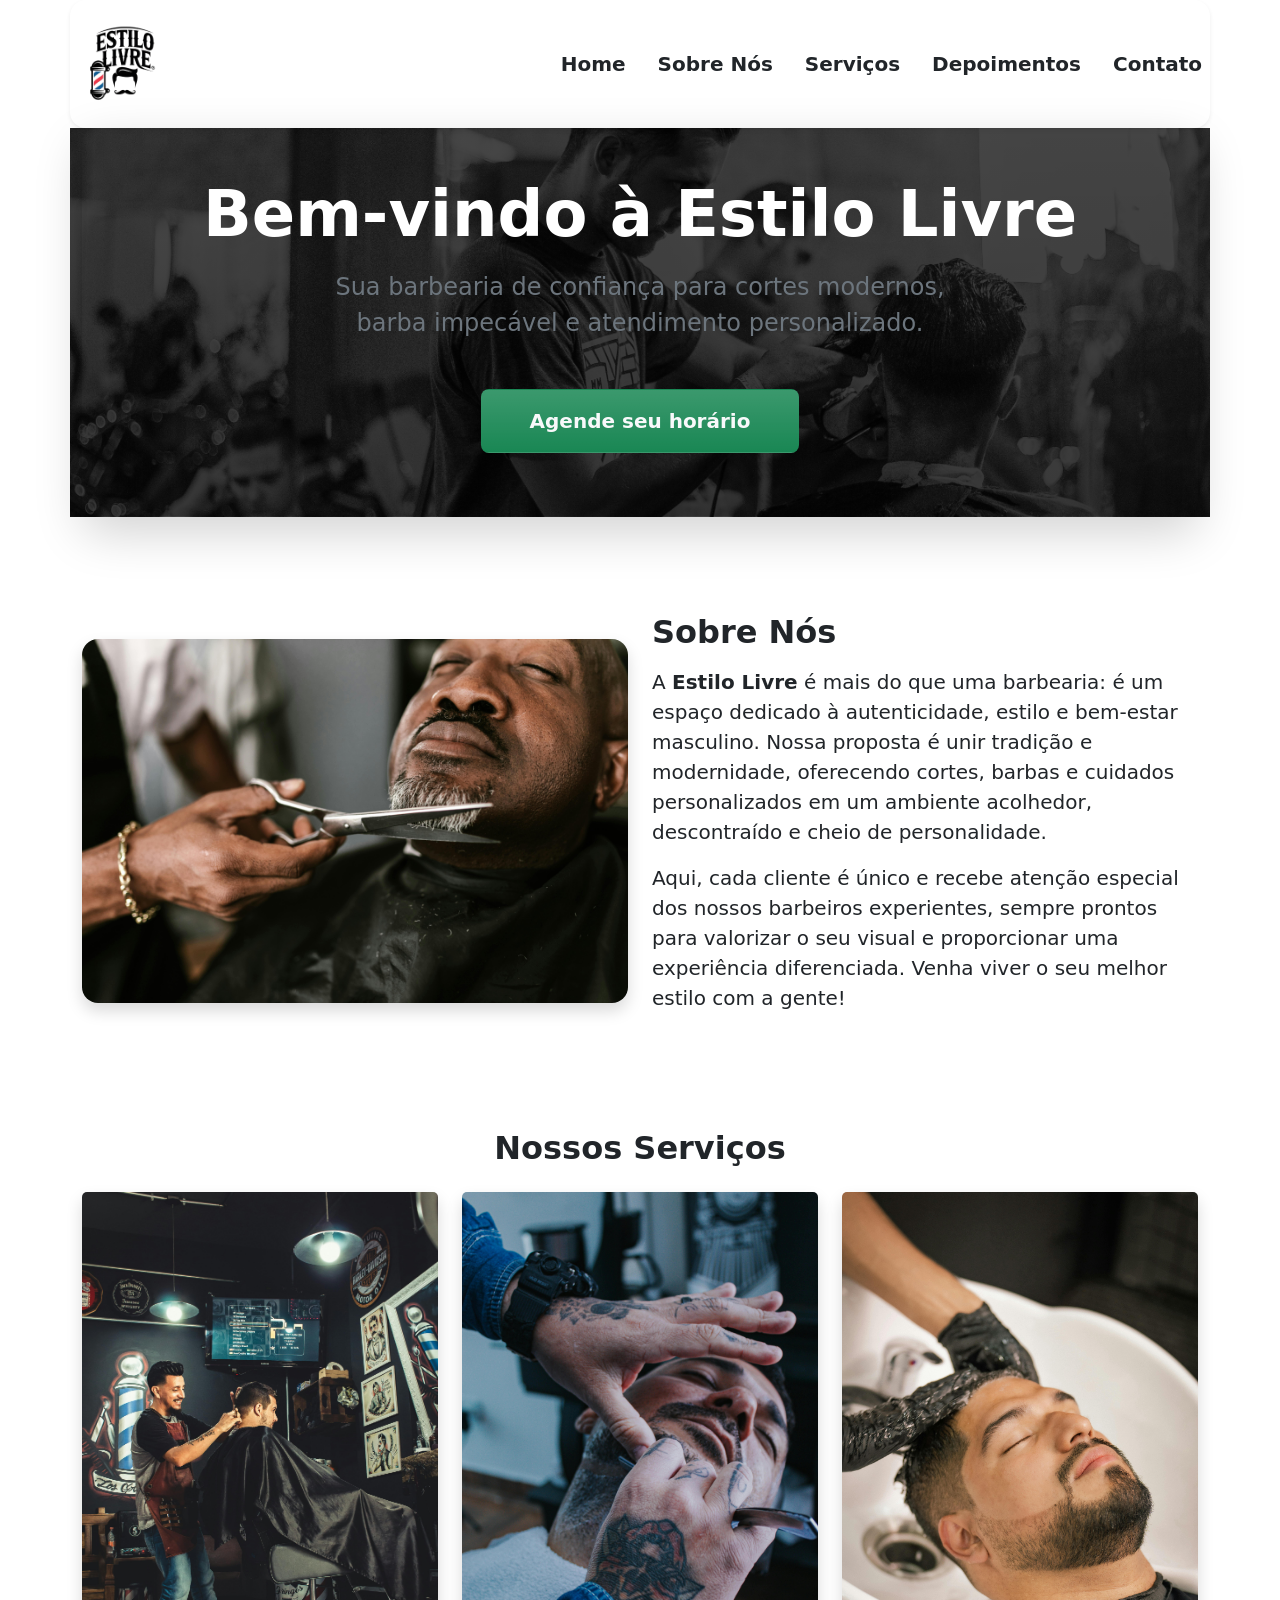
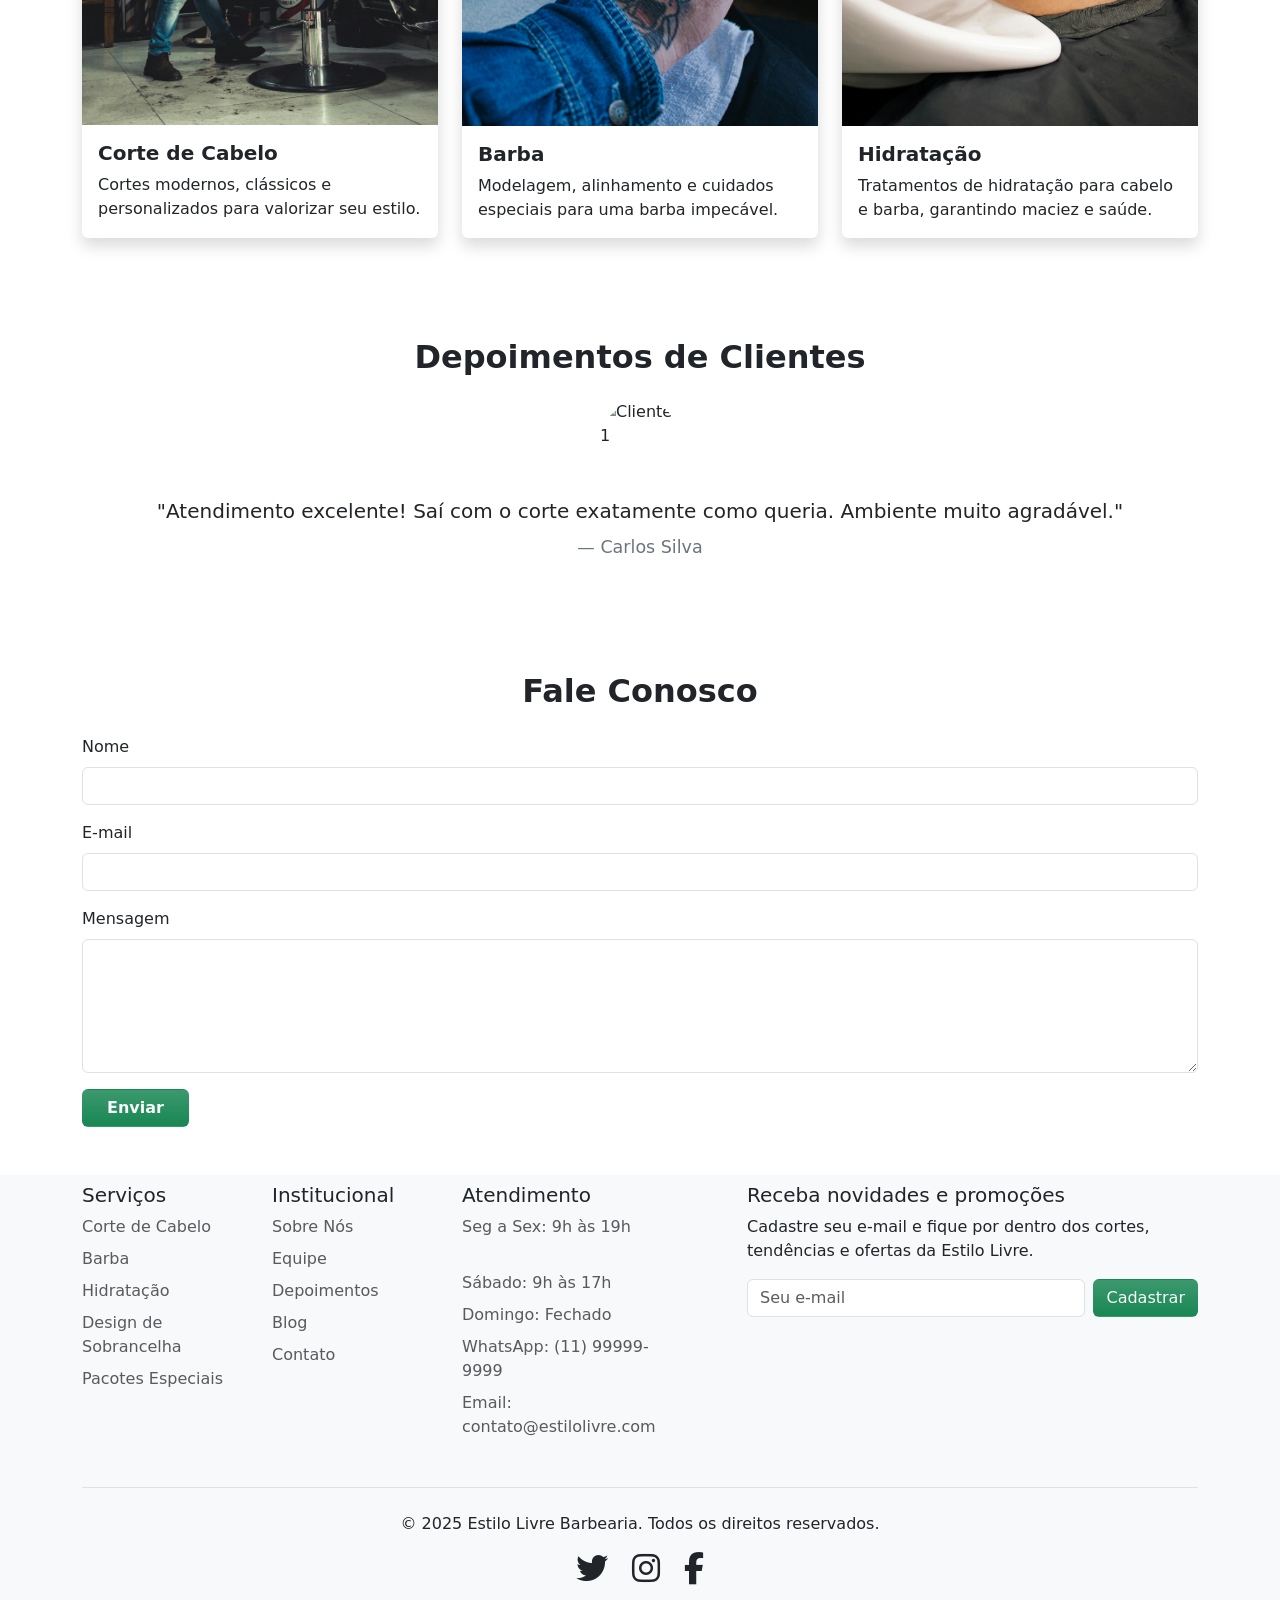
==== index.html @ 98e33807 "proejto de uma barbearia finalizado" ====
<!DOCTYPE html>
<html lang="pt-BR">

<head>
    <meta charset="UTF-8">
    <meta name="viewport" content="width=device-width, initial-scale=1.0">
    <link href="https://cdn.jsdelivr.net/npm/bootstrap@5.3.6/dist/css/bootstrap.min.css" rel="stylesheet"
        integrity="sha384-4Q6Gf2aSP4eDXB8Miphtr37CMZZQ5oXLH2yaXMJ2w8e2ZtHTl7GptT4jmndRuHDT" crossorigin="anonymous">
    <meta name="description"
        content="Página de exemplo para uma barbearia fictícia chamada Estilo Livre, com informações sobre serviços, depoimentos e contato.">
    <meta name="keywords" content="barbearia, estilo livre, cortes de cabelo, barba, hidratação, depoimentos, contato">
    <meta name="author" content="Ricardo Vieira">
    <link rel="icon" href="assets/imagens/tesoura.ico" type="image/x-icon">
    <link rel="stylesheet" href="assets/css/style.css">
    <!-- Font Awesome para ícones sociais -->
    <link rel="stylesheet" href="https://cdnjs.cloudflare.com/ajax/libs/font-awesome/6.4.0/css/all.min.css">
    <title>Estilo Livre</title>
</head>

<body>
    <main>
        <section class="container px-0 px-sm-0">
            <nav class="navbar navbar-expand-lg navbar-dark shadow-sm rounded-4 mt-0 mb-0 py-1 px-2 px-sm-0"
                style="background: transparent !important;">
                <div class="container-fluid px-6 px-sm-0">
                    <a class="navbar-brand fw-bold fs-3 d-flex align-items-center gap-2" href="index.html"><img
                            src="assets/imagens/logo.png" alt="logo da pagina estilo livre"
                            class="img-fluid logo-navbar">
                    </a>
                    <button class="navbar-toggler" type="button" data-bs-toggle="collapse" data-bs-target="#navbarNav"
                        aria-controls="navbarNav" aria-expanded="false" aria-label="Toggle navigation">
                        <span class="navbar-toggler-icon"
                            style="filter: invert(1) grayscale(1) brightness(0.2);"></span>
                    </button>
                    <div class="collapse navbar-collapse" id="navbarNav">
                        <ul class="navbar-nav ms-auto gap-3">
                            <li class="nav-item">
                                <a class="nav-link active fw-semibold text-dark fs-5" aria-current="page"
                                    href="index.html">Home</a>
                            </li>
                            <li class="nav-item">
                                <a class="nav-link fw-semibold text-dark fs-5" href="#sobre">Sobre Nós</a>
                            </li>
                            <li class="nav-item">
                                <a class="nav-link fw-semibold text-dark fs-5" href="#servicos">Serviços</a>
                            </li>
                            <li class="nav-item">
                                <a class="nav-link fw-semibold text-dark fs-5" href="#depoimentos">Depoimentos</a>
                            </li>
                            <li class="nav-item">
                                <a class="nav-link pr-0 fw-semibold text-dark fs-5" href="#contato">Contato</a>
                            </li>
                        </ul>
                    </div>
                </div>
            </nav>
        </section>
        <section class="banner">
            <div class="container">
                <div class="jumbotron text-center py-5 bg-dark text-white rounded-4 shadow-lg">
                    <h1 class="display-3 fw-bold mb-3">Bem-vindo à Estilo Livre</h1>
                    <p class="lead fs-4 mb-4 text-secondary">Sua barbearia de confiança para cortes modernos, <br> barba
                        impecável e
                        atendimento
                        personalizado.</p>
                    <hr class="my-4 border-0">

                    <p class="lead">
                        <a class="btn bg-success bg-gradient btn-lg px-5 py-3 fw-semibold text-light " href="#"
                            role="button">Agende seu
                            horário</a>
                    </p>
                </div>
            </div>
        </section>
        <section class="sobre mb-5 mt-5" id="sobre">
            <div class="container py-5">
                <div class="row align-items-center">
                    <div class="col-md-6 mb-4 mb-md-0">
                        <img src="assets/imagens/sobre.jpg" alt="Barbearia Estilo Livre"
                            class="img-fluid rounded-4 shadow">
                    </div>
                    <div class="col-md-6">
                        <h2 class="fw-bold mb-3">Sobre Nós</h2>
                        <p class="fs-5">A <strong>Estilo Livre</strong> é mais do que uma barbearia: é um espaço
                            dedicado à autenticidade, estilo e bem-estar masculino. Nossa proposta é unir tradição e
                            modernidade, oferecendo cortes, barbas e cuidados personalizados em um ambiente acolhedor,
                            descontraído e cheio de personalidade.</p>
                        <p class="fs-5">Aqui, cada cliente é único e recebe atenção especial dos nossos barbeiros
                            experientes, sempre prontos para valorizar o seu visual e proporcionar uma experiência
                            diferenciada. Venha viver o seu melhor estilo com a gente!</p>
                    </div>
                </div>
            </div>
        </section>
        <section class="servicos mb-5" id="servicos">
            <div class="container py-1">
                <h2 class="fw-bold mb-4 text-center">Nossos Serviços</h2>
                <div class="row g-4 justify-content-center">
                    <div class="col-md-4 col-sm-6">
                        <div class="card h-100 shadow border-0">
                            <img src="assets/imagens/corte-cabelo.jpg" class="card-img-top" alt="Corte de Cabelo">
                            <div class="card-body">
                                <h5 class="card-title fw-bold">Corte de Cabelo</h5>
                                <p class="card-text">Cortes modernos, clássicos e personalizados para valorizar seu
                                    estilo.</p>
                            </div>
                        </div>
                    </div>
                    <div class="col-md-4 col-sm-6">
                        <div class="card h-100 shadow border-0">
                            <img src="assets/imagens/barba.jpg" class="card-img-top" alt="Barba">
                            <div class="card-body">
                                <h5 class="card-title fw-bold">Barba</h5>
                                <p class="card-text">Modelagem, alinhamento e cuidados especiais para uma barba
                                    impecável.</p>
                            </div>
                        </div>
                    </div>
                    <div class="col-md-4 col-sm-6">
                        <div class="card h-100 shadow border-0">
                            <img src="assets/imagens/hidratacao.jpg" class="card-img-top" alt="Hidratação">
                            <div class="card-body">
                                <h5 class="card-title fw-bold">Hidratação</h5>
                                <p class="card-text">Tratamentos de hidratação para cabelo e barba, garantindo maciez e
                                    saúde.</p>
                            </div>
                        </div>
                    </div>
                </div>
            </div>
        </section>
        <section class="depoimentos mb-5" id="depoimentos">
            <div class="container py-5">
                <h2 class="fw-bold mb-4 text-center">Depoimentos de Clientes</h2>
                <div id="carouselDepoimentos" class="carousel slide" data-bs-ride="carousel">
                    <div class="carousel-inner">
                        <div class="carousel-item active">
                            <div class="d-flex flex-column align-items-center">
                                <img src="https://randomuser.me/api/portraits/men/32.jpg" class="rounded-circle mb-3"
                                    width="80" height="80" alt="Cliente 1">
                                <blockquote class="blockquote text-center">
                                    <p class="mb-2">"Atendimento excelente! Saí com o corte exatamente como queria.
                                        Ambiente muito agradável."</p>
                                    <footer class="blockquote-footer mt-2">Carlos Silva</footer>
                                </blockquote>
                            </div>
                        </div>
                        <div class="carousel-item">
                            <div class="d-flex flex-column align-items-center">
                                <img src="https://randomuser.me/api/portraits/men/45.jpg" class="rounded-circle mb-3"
                                    width="80" height="80" alt="Cliente 2">
                                <blockquote class="blockquote text-center">
                                    <p class="mb-2">"Profissionais atenciosos e serviço de primeira. Recomendo a todos!"
                                    </p>
                                    <footer class="blockquote-footer mt-2">João Pereira</footer>
                                </blockquote>
                            </div>
                        </div>
                        <div class="carousel-item">
                            <div class="d-flex flex-column align-items-center">
                                <img src="https://randomuser.me/api/portraits/men/54.jpg" class="rounded-circle mb-3"
                                    width="80" height="80" alt="Cliente 3">
                                <blockquote class="blockquote text-center">
                                    <p class="mb-2">"A barbearia tem um clima incrível e os barbeiros são muito
                                        qualificados. Sempre volto!"</p>
                                    <footer class="blockquote-footer mt-2">Marcos Souza</footer>
                                </blockquote>
                            </div>
                        </div>
                        <div class="carousel-item">
                            <div class="d-flex flex-column align-items-center">
                                <img src="https://randomuser.me/api/portraits/men/14.jpg" class="rounded-circle mb-3"
                                    width="80" height="80" alt="Cliente 4">
                                <blockquote class="blockquote text-center">
                                    <p class="mb-2">"Ambiente acolhedor e profissionais muito simpáticos. Recomendo
                                        demais!"</p>
                                    <footer class="blockquote-footer mt-2">Eduardo Lima</footer>
                                </blockquote>
                            </div>
                        </div>
                        <div class="carousel-item">
                            <div class="d-flex flex-column align-items-center">
                                <img src="https://randomuser.me/api/portraits/men/44.jpg" class="rounded-circle mb-3"
                                    width="80" height="80" alt="Cliente 5">
                                <blockquote class="blockquote text-center">
                                    <p class="mb-2">"Serviço excelente, pontualidade e corte impecável. Voltarei
                                        sempre!"</p>
                                    <footer class="blockquote-footer mt-2">Rafael Torres</footer>
                                </blockquote>
                            </div>
                        </div>
                    </div>
                    <button class="carousel-control-prev" type="button" data-bs-target="#carouselDepoimentos"
                        data-bs-slide="prev">
                        <span class="carousel-control-prev-icon" aria-hidden="true"></span>
                        <span class="visually-hidden">Anterior</span>
                    </button>
                    <button class="carousel-control-next" type="button" data-bs-target="#carouselDepoimentos"
                        data-bs-slide="next">
                        <span class="carousel-control-next-icon" aria-hidden="true"></span>
                        <span class="visually-hidden">Próximo</span>
                    </button>
                </div>
            </div>
        </section>
        <section class="contato" id="contato">
            <div class="container">
                <h2 class="fw-bold mb-4 text-center">Fale Conosco</h2>
                <form>
                    <div class="mb-3">
                        <label for="nome" class="form-label">Nome</label>
                        <input type="text" class="form-control" id="nome" name="nome" required>
                    </div>
                    <div class="mb-3">
                        <label for="email" class="form-label">E-mail</label>
                        <input type="email" class="form-control" id="email" name="email" required>
                    </div>
                    <div class="mb-3">
                        <label for="mensagem" class="form-label">Mensagem</label>
                        <textarea class="form-control" id="mensagem" name="mensagem" rows="5" required></textarea>
                    </div>
                    <button type="submit" class="btn bg-success bg-gradient fw-semibold px-4 text-light">Enviar</button>
                </form>
            </div>
        </section>
    </main>
    <footer class="py-2 bg-body-tertiary mt-5">
        <div class="container">
            <div class="row">
                <div class="col-6 col-md-2 mb-3">
                    <h5>Serviços</h5>
                    <ul class="nav flex-column">
                        <li class="nav-item mb-2"><a href="#" class="nav-link p-0 text-muted">Corte de Cabelo</a></li>
                        <li class="nav-item mb-2"><a href="#" class="nav-link p-0 text-muted">Barba</a></li>
                        <li class="nav-item mb-2"><a href="#" class="nav-link p-0 text-muted">Hidratação</a></li>
                        <li class="nav-item mb-2"><a href="#" class="nav-link p-0 text-muted">Design de Sobrancelha</a>
                        </li>
                        <li class="nav-item mb-2"><a href="#" class="nav-link p-0 text-muted">Pacotes Especiais</a>
                        </li>
                    </ul>
                </div>

                <div class="col-6 col-md-2 mb-3">
                    <h5>Institucional</h5>
                    <ul class="nav flex-column">
                        <li class="nav-item mb-2"><a href="#" class="nav-link p-0 text-muted">Sobre Nós</a></li>
                        <li class="nav-item mb-2"><a href="#" class="nav-link p-0 text-muted">Equipe</a></li>
                        <li class="nav-item mb-2"><a href="#" class="nav-link p-0 text-muted">Depoimentos</a></li>
                        <li class="nav-item mb-2"><a href="#" class="nav-link p-0 text-muted">Blog</a></li>
                        <li class="nav-item mb-2"><a href="#" class="nav-link p-0 text-muted">Contato</a></li>
                    </ul>
                </div>

                <div class="col-6 col-md-2 mb-3">
                    <h5>Atendimento</h5>
                    <ul class="nav flex-column">
                        <li class="nav-item mb-2"><span class="nav-link p-0 text-muted">Seg a Sex: 9h às 19h</span></li>
                        <li class="nav-item mb-2"><span class="nav-link p-0 text-muted">Sábado: 9h às 17h</span></li>
                        <li class="nav-item mb-2"><span class="nav-link p-0 text-muted">Domingo: Fechado</span></li>
                        <li class="nav-item mb-2"><span class="nav-link p-0 text-muted">WhatsApp: (11) 99999-9999</span>
                        </li>
                        <li class="nav-item mb-2"><span class="nav-link p-0 text-muted">Email:
                                contato@estilolivre.com</span></li>
                    </ul>
                </div>

                <div class="col-md-5 offset-md-1 mb-3 text-center text-sm-start mt-4 mt-sm-0">
                    <form>
                        <h5>Receba novidades e promoções</h5>
                        <p>Cadastre seu e-mail e fique por dentro dos cortes, tendências e ofertas da Estilo Livre.</p>
                        <div class="d-flex flex-column flex-sm-row w-100 gap-2">
                            <label for="newsletter1" class="visually-hidden">E-mail</label>
                            <input id="newsletter1" type="text" class="form-control" placeholder="Seu e-mail">
                            <button class="btn bg-success bg-gradient text-light" type="button">Cadastrar</button>
                        </div>
                    </form>
                </div>
            </div>

            <div class="d-flex flex-column align-items-center py-4 my-4 border-top">
                <p class="text-center">&copy; 2025 Estilo Livre Barbearia. Todos os direitos reservados.</p>
                <ul class="list-unstyled d-flex justify-content-center gap-4 mb-0 p-0">
                    <li><a class="link-dark" href="#"><i class="fab fa-twitter fs-2"></i></a></li>
                    <li><a class="link-dark" href="#"><i class="fab fa-instagram fs-2"></i></a></li>
                    <li><a class="link-dark" href="#"><i class="fab fa-facebook-f fs-2"></i></a></li>
                </ul>
            </div>
        </div>
    </footer>
    <script src="https://cdn.jsdelivr.net/npm/bootstrap@5.3.6/dist/js/bootstrap.bundle.min.js"
        integrity="sha384-j1CDi7MgGQ12Z7Qab0qlWQ/Qqz24Gc6BM0thvEMVjHnfYGF0rmFCozFSxQBxwHKO"
        crossorigin="anonymous"></script>
</body>

</html>
---- assets/css/style.css ----
.banner>.container {
    background-image: linear-gradient(rgba(0, 0, 0, 0.726), rgba(0, 0, 0, 0.774)), url('../imagens/bg-banner.jpg');
    background-size: cover;
    background-position: center;
    background-repeat: no-repeat;
    background-color: transparent !important;
}

.jumbotron.bg-dark,
.jumbotron.text-white {
    background: transparent !important;
    color: inherit;
}

/* Limita a altura da logo na navbar para 100px mantendo responsividade */
.logo-navbar {
    height: 110px;
    width: auto;
    max-width: 100%;
    display: block;
}
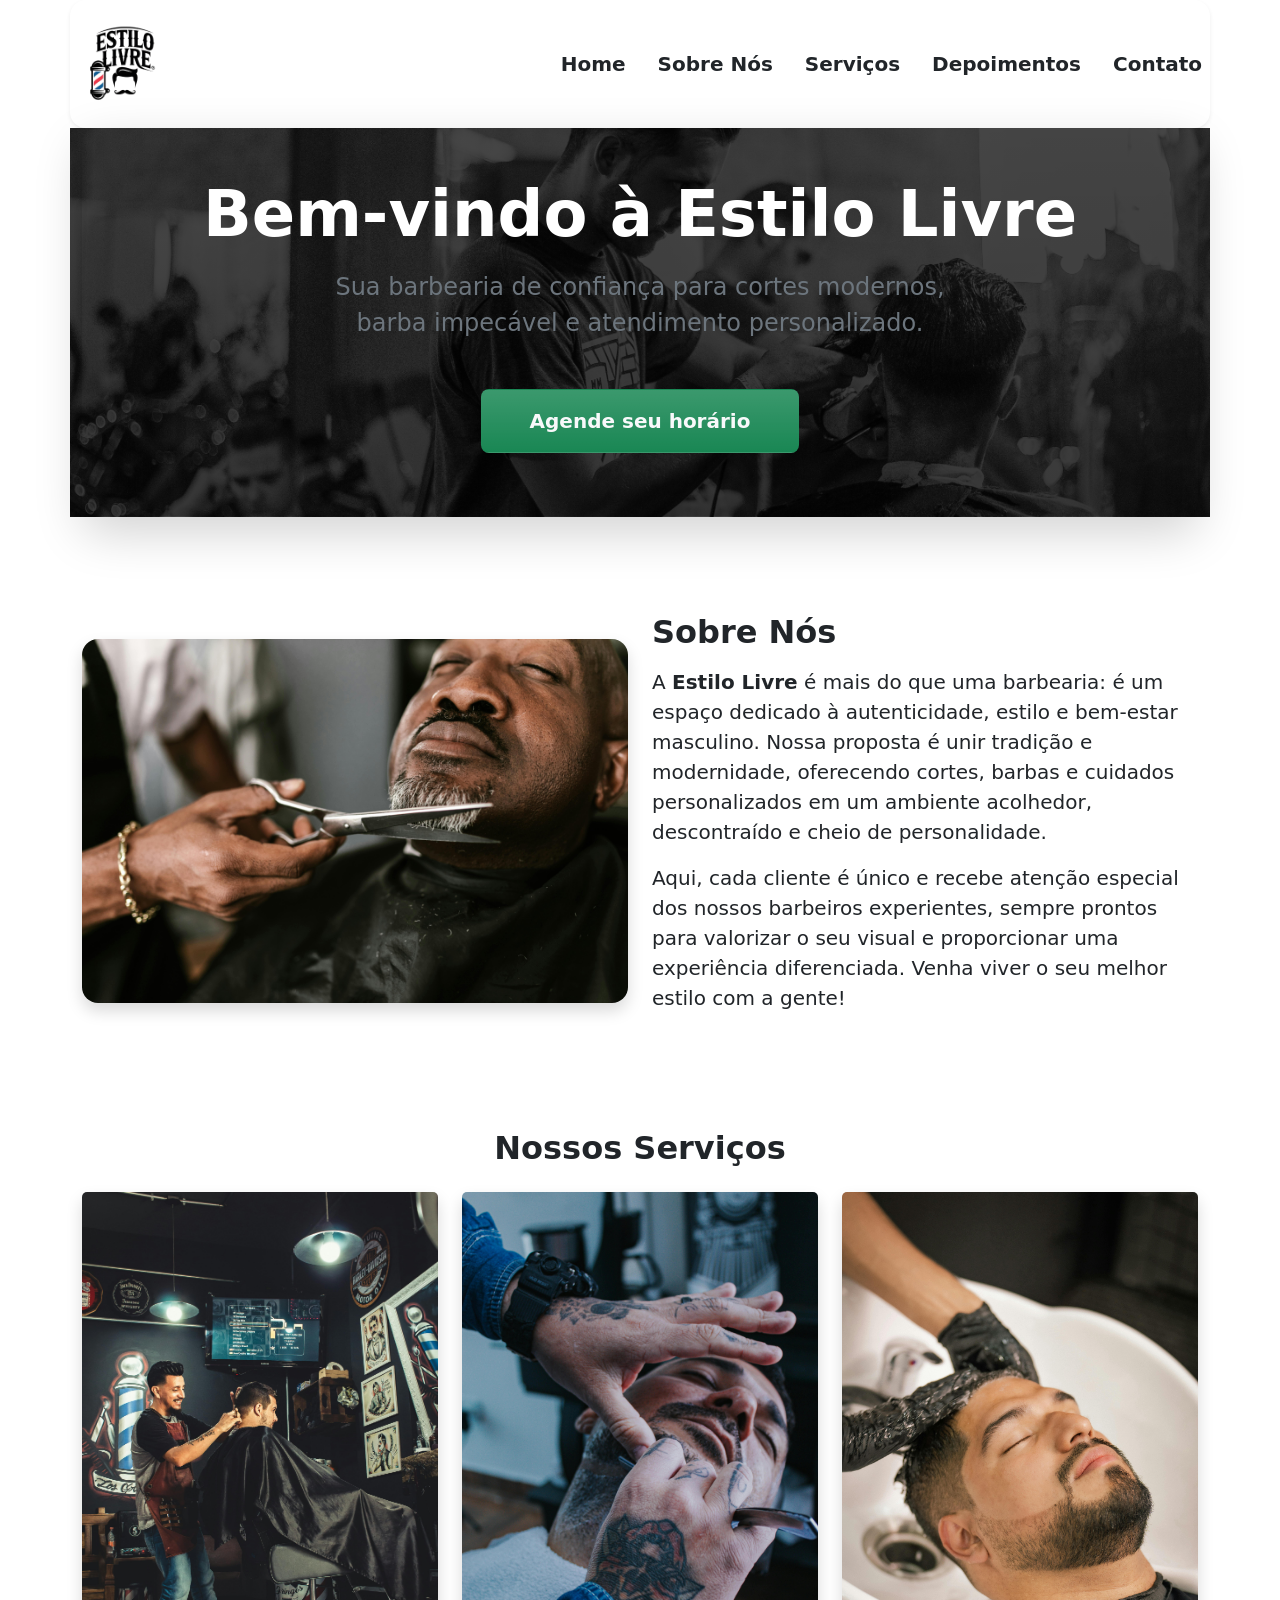
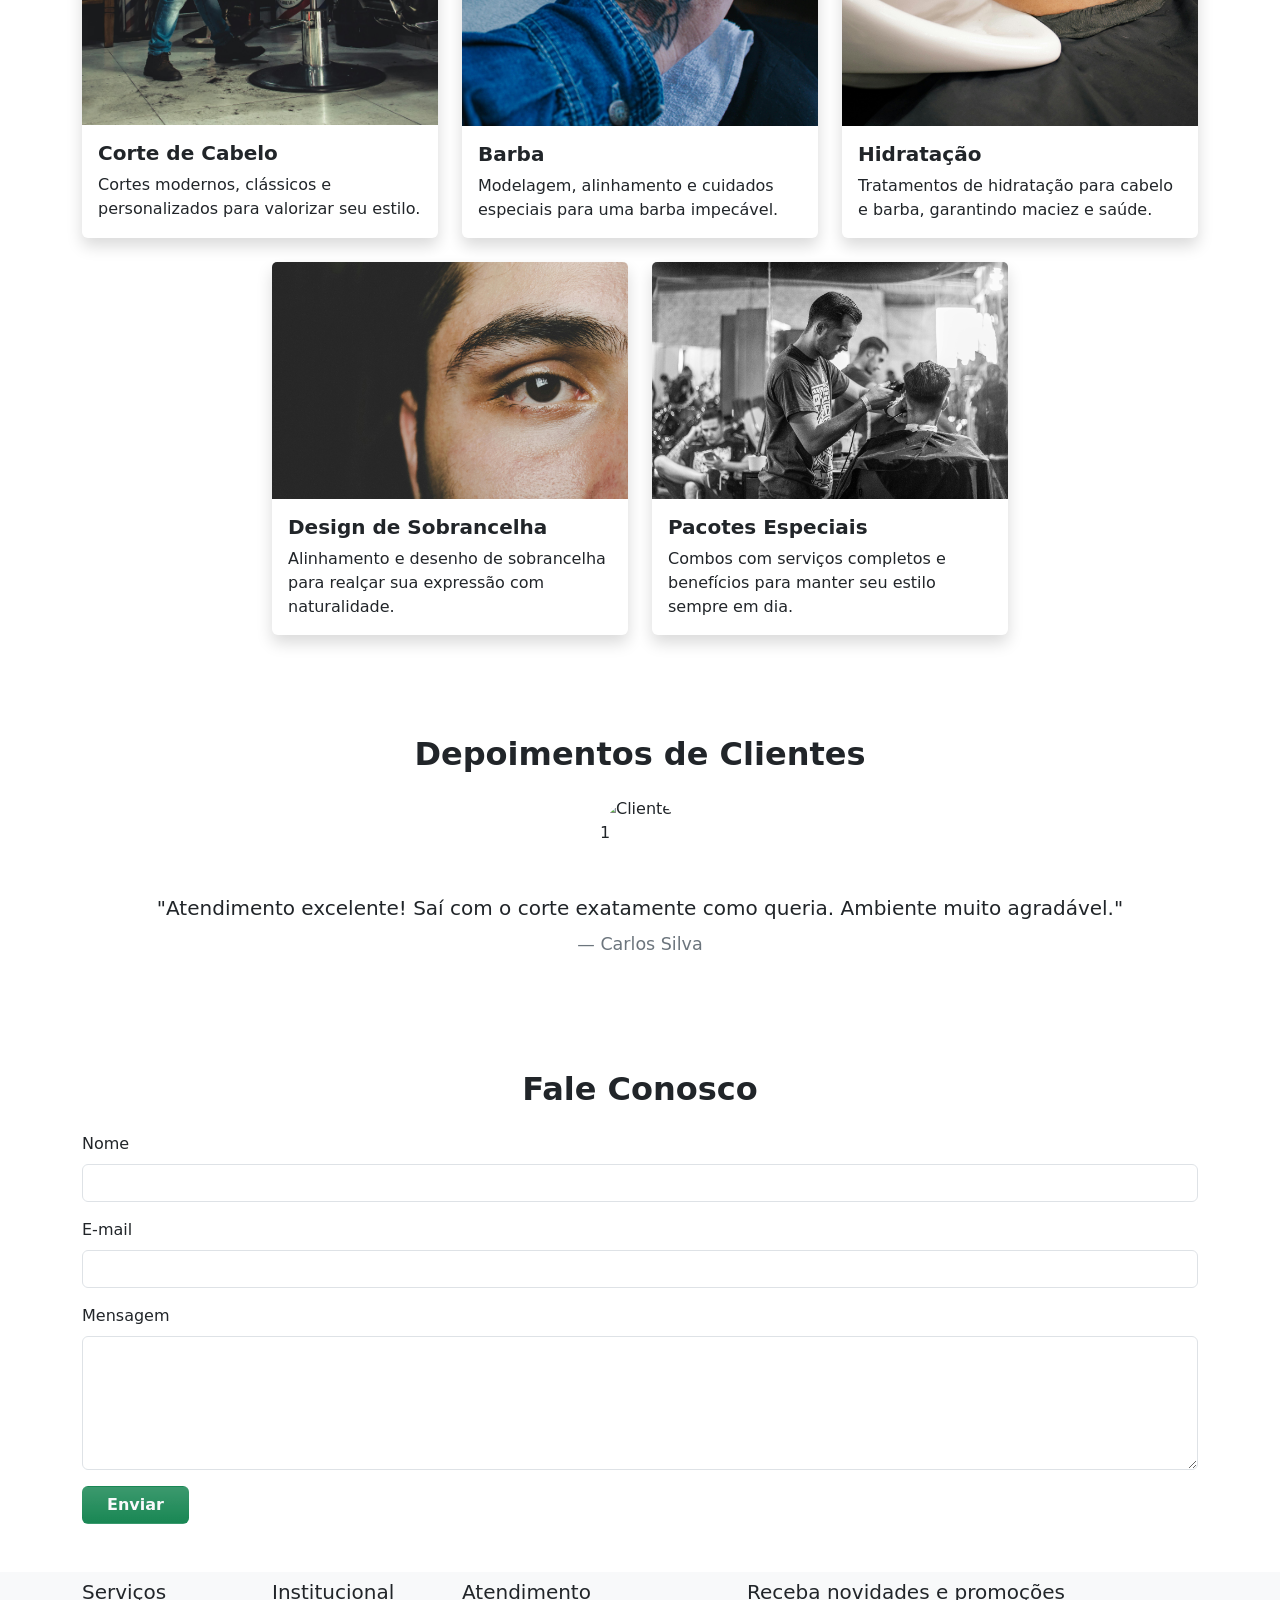
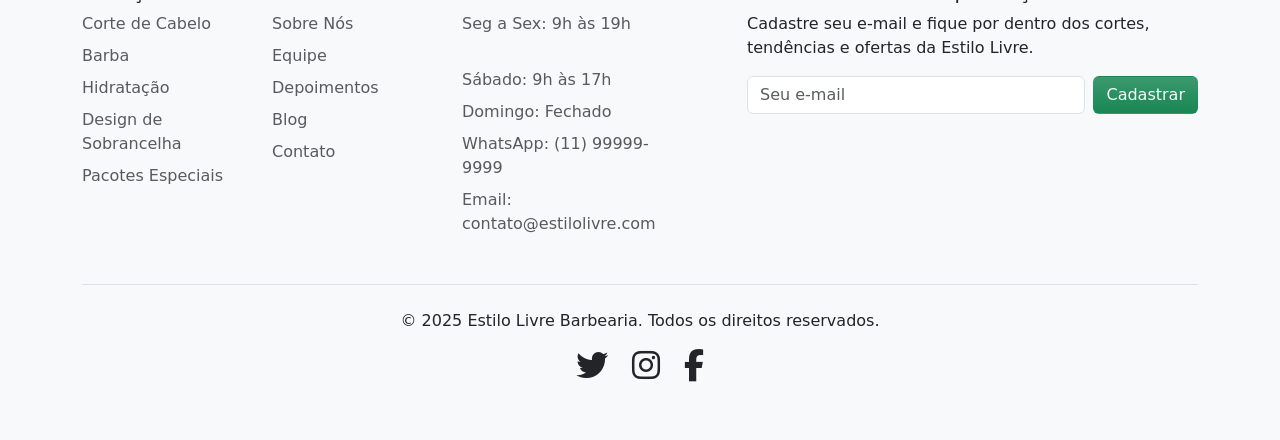
==== commit e40c5fa5: "feat: adiciona animações nas seções, novos serviços e modal de agendamento com confirmação" ====
--- a/index.html
+++ b/index.html
@@ -55,7 +55,7 @@
                 </div>
             </nav>
         </section>
-        <section class="banner">
+        <section class="banner animacao-lateral-esquerda animar-transicao">
             <div class="container">
                 <div class="jumbotron text-center py-5 bg-dark text-white rounded-4 shadow-lg">
                     <h1 class="display-3 fw-bold mb-3">Bem-vindo à Estilo Livre</h1>
@@ -66,14 +66,14 @@
                     <hr class="my-4 border-0">
 
                     <p class="lead">
-                        <a class="btn bg-success bg-gradient btn-lg px-5 py-3 fw-semibold text-light " href="#"
-                            role="button">Agende seu
-                            horário</a>
+                        <button class="btn bg-success bg-gradient btn-lg px-5 py-3 fw-semibold text-light"
+                            type="button" data-bs-toggle="modal" data-bs-target="#modalAgendamento">Agende seu
+                            horário</button>
                     </p>
                 </div>
             </div>
         </section>
-        <section class="sobre mb-5 mt-5" id="sobre">
+        <section class="sobre mb-5 mt-5 animacao-lateral-direita animar-transicao" id="sobre">
             <div class="container py-5">
                 <div class="row align-items-center">
                     <div class="col-md-6 mb-4 mb-md-0">
@@ -93,7 +93,7 @@
                 </div>
             </div>
         </section>
-        <section class="servicos mb-5" id="servicos">
+        <section class="servicos mb-5 animacao-lateral-esquerda animar-transicao" id="servicos">
             <div class="container py-1">
                 <h2 class="fw-bold mb-4 text-center">Nossos Serviços</h2>
                 <div class="row g-4 justify-content-center">
@@ -127,10 +127,30 @@
                             </div>
                         </div>
                     </div>
-                </div>
-            </div>
-        </section>
-        <section class="depoimentos mb-5" id="depoimentos">
+                    <div class="col-md-4 col-sm-6">
+                        <div class="card h-100 shadow border-0">
+                            <img src="assets/imagens/sobrancelha.jpg" class="card-img-top" alt="Design de Sobrancelha">
+                            <div class="card-body">
+                                <h5 class="card-title fw-bold">Design de Sobrancelha</h5>
+                                <p class="card-text">Alinhamento e desenho de sobrancelha para realçar sua expressão
+                                    com naturalidade.</p>
+                            </div>
+                        </div>
+                    </div>
+                    <div class="col-md-4 col-sm-6">
+                        <div class="card h-100 shadow border-0">
+                            <img src="assets/imagens/bg-banner.jpg" class="card-img-top" alt="Pacotes Especiais">
+                            <div class="card-body">
+                                <h5 class="card-title fw-bold">Pacotes Especiais</h5>
+                                <p class="card-text">Combos com serviços completos e benefícios para manter seu estilo
+                                    sempre em dia.</p>
+                            </div>
+                        </div>
+                    </div>
+                </div>
+            </div>
+        </section>
+        <section class="depoimentos mb-5 animacao-lateral-direita animar-transicao" id="depoimentos">
             <div class="container py-5">
                 <h2 class="fw-bold mb-4 text-center">Depoimentos de Clientes</h2>
                 <div id="carouselDepoimentos" class="carousel slide" data-bs-ride="carousel">
@@ -204,7 +224,7 @@
                 </div>
             </div>
         </section>
-        <section class="contato" id="contato">
+        <section class="contato animacao-lateral-esquerda animar-transicao" id="contato">
             <div class="container">
                 <h2 class="fw-bold mb-4 text-center">Fale Conosco</h2>
                 <form>
@@ -225,7 +245,66 @@
             </div>
         </section>
     </main>
-    <footer class="py-2 bg-body-tertiary mt-5">
+    <div class="modal fade" id="modalAgendamento" tabindex="-1" aria-labelledby="modalAgendamentoLabel"
+        data-bs-backdrop="static" data-bs-keyboard="false" aria-hidden="true">
+        <div class="modal-dialog modal-dialog-centered">
+            <div class="modal-content">
+                <div class="modal-header">
+                    <h5 class="modal-title" id="modalAgendamentoLabel">Agende seu horário</h5>
+                    <button type="button" class="btn-close" data-bs-dismiss="modal" aria-label="Fechar"></button>
+                </div>
+                <div class="modal-body">
+                    <form id="formAgendamento">
+                        <div class="mb-3">
+                            <label for="agendamentoNome" class="form-label">Nome completo</label>
+                            <input type="text" class="form-control" id="agendamentoNome" required>
+                        </div>
+                        <div class="mb-3">
+                            <label for="agendamentoTelefone" class="form-label">Telefone</label>
+                            <input type="tel" class="form-control" id="agendamentoTelefone" placeholder="(11) 99999-9999"
+                                required>
+                        </div>
+                        <div class="mb-3">
+                            <label for="agendamentoServico" class="form-label">Serviço</label>
+                            <select class="form-select" id="agendamentoServico" required>
+                                <option value="" selected disabled>Selecione um serviço</option>
+                                <option>Corte de Cabelo</option>
+                                <option>Barba</option>
+                                <option>Hidratação</option>
+                                <option>Design de Sobrancelha</option>
+                                <option>Pacotes Especiais</option>
+                            </select>
+                        </div>
+                        <div class="row g-3">
+                            <div class="col-md-6">
+                                <label for="agendamentoData" class="form-label">Data</label>
+                                <input type="date" class="form-control" id="agendamentoData" required>
+                            </div>
+                            <div class="col-md-6">
+                                <label for="agendamentoHora" class="form-label">Horário</label>
+                                <input type="time" class="form-control" id="agendamentoHora" required>
+                            </div>
+                        </div>
+                        <div class="mt-3">
+                            <label for="agendamentoObservacoes" class="form-label">Observações</label>
+                            <textarea class="form-control" id="agendamentoObservacoes" rows="3"
+                                placeholder="Opcional"></textarea>
+                        </div>
+                        <button type="submit" class="btn bg-success bg-gradient text-light w-100 mt-4">Solicitar
+                            agendamento</button>
+                    </form>
+                    <div id="confirmacaoAgendamento" class="d-none text-center" aria-live="polite">
+                        <h6 class="fw-bold mb-3">Agendamento enviado com sucesso!</h6>
+                        <p class="mb-4">Recebemos sua solicitação e em breve entraremos em contato para confirmar seu
+                            horário.</p>
+                        <button type="button" class="btn bg-success bg-gradient text-light" id="btnVoltarInicio">Voltar
+                            para página inicial</button>
+                    </div>
+                </div>
+            </div>
+        </div>
+    </div>
+    <footer class="py-2 bg-body-tertiary mt-5 animacao-lateral-direita animar-transicao">
         <div class="container">
             <div class="row">
                 <div class="col-6 col-md-2 mb-3">
@@ -291,6 +370,61 @@
     <script src="https://cdn.jsdelivr.net/npm/bootstrap@5.3.6/dist/js/bootstrap.bundle.min.js"
         integrity="sha384-j1CDi7MgGQ12Z7Qab0qlWQ/Qqz24Gc6BM0thvEMVjHnfYGF0rmFCozFSxQBxwHKO"
         crossorigin="anonymous"></script>
+    <script>
+        (function () {
+            const linksNavegacao = document.querySelectorAll('.navbar a[href^="#"]');
+
+            linksNavegacao.forEach(function (link) {
+                link.addEventListener('click', function () {
+                    const destino = this.getAttribute('href');
+                    const secao = destino ? document.querySelector(destino) : null;
+
+                    if (!secao) {
+                        return;
+                    }
+
+                    secao.classList.remove('animar-transicao');
+                    void secao.offsetWidth;
+                    secao.classList.add('animar-transicao');
+                });
+            });
+        })();
+
+        (function () {
+            const formAgendamento = document.getElementById('formAgendamento');
+            const confirmacaoAgendamento = document.getElementById('confirmacaoAgendamento');
+            const btnVoltarInicio = document.getElementById('btnVoltarInicio');
+            const modalAgendamento = document.getElementById('modalAgendamento');
+
+            if (!formAgendamento || !confirmacaoAgendamento || !btnVoltarInicio || !modalAgendamento) {
+                return;
+            }
+
+            formAgendamento.addEventListener('submit', function (event) {
+                event.preventDefault();
+
+                if (!formAgendamento.checkValidity()) {
+                    formAgendamento.reportValidity();
+                    return;
+                }
+
+                formAgendamento.classList.add('d-none');
+                confirmacaoAgendamento.classList.remove('d-none');
+            });
+
+            modalAgendamento.addEventListener('show.bs.modal', function () {
+                formAgendamento.reset();
+                formAgendamento.classList.remove('d-none');
+                confirmacaoAgendamento.classList.add('d-none');
+            });
+
+            btnVoltarInicio.addEventListener('click', function () {
+                const instanciaModal = bootstrap.Modal.getOrCreateInstance(modalAgendamento);
+                instanciaModal.hide();
+                window.scrollTo({ top: 0, behavior: 'smooth' });
+            });
+        })();
+    </script>
 </body>
 
 </html>
--- a/assets/css/style.css
+++ b/assets/css/style.css
@@ -18,4 +18,43 @@
     width: auto;
     max-width: 100%;
     display: block;
+}
+
+.animacao-lateral-esquerda.animar-transicao {
+    animation: slideInFromLeft 900ms ease-out both;
+}
+
+.animacao-lateral-direita.animar-transicao {
+    animation: slideInFromRight 900ms ease-out both;
+}
+
+@keyframes slideInFromLeft {
+    from {
+        opacity: 0;
+        transform: translateX(-70px);
+    }
+
+    to {
+        opacity: 1;
+        transform: translateX(0);
+    }
+}
+
+@keyframes slideInFromRight {
+    from {
+        opacity: 0;
+        transform: translateX(70px);
+    }
+
+    to {
+        opacity: 1;
+        transform: translateX(0);
+    }
+}
+
+@media (prefers-reduced-motion: reduce) {
+    .animacao-lateral-esquerda.animar-transicao,
+    .animacao-lateral-direita.animar-transicao {
+        animation: none;
+    }
 }
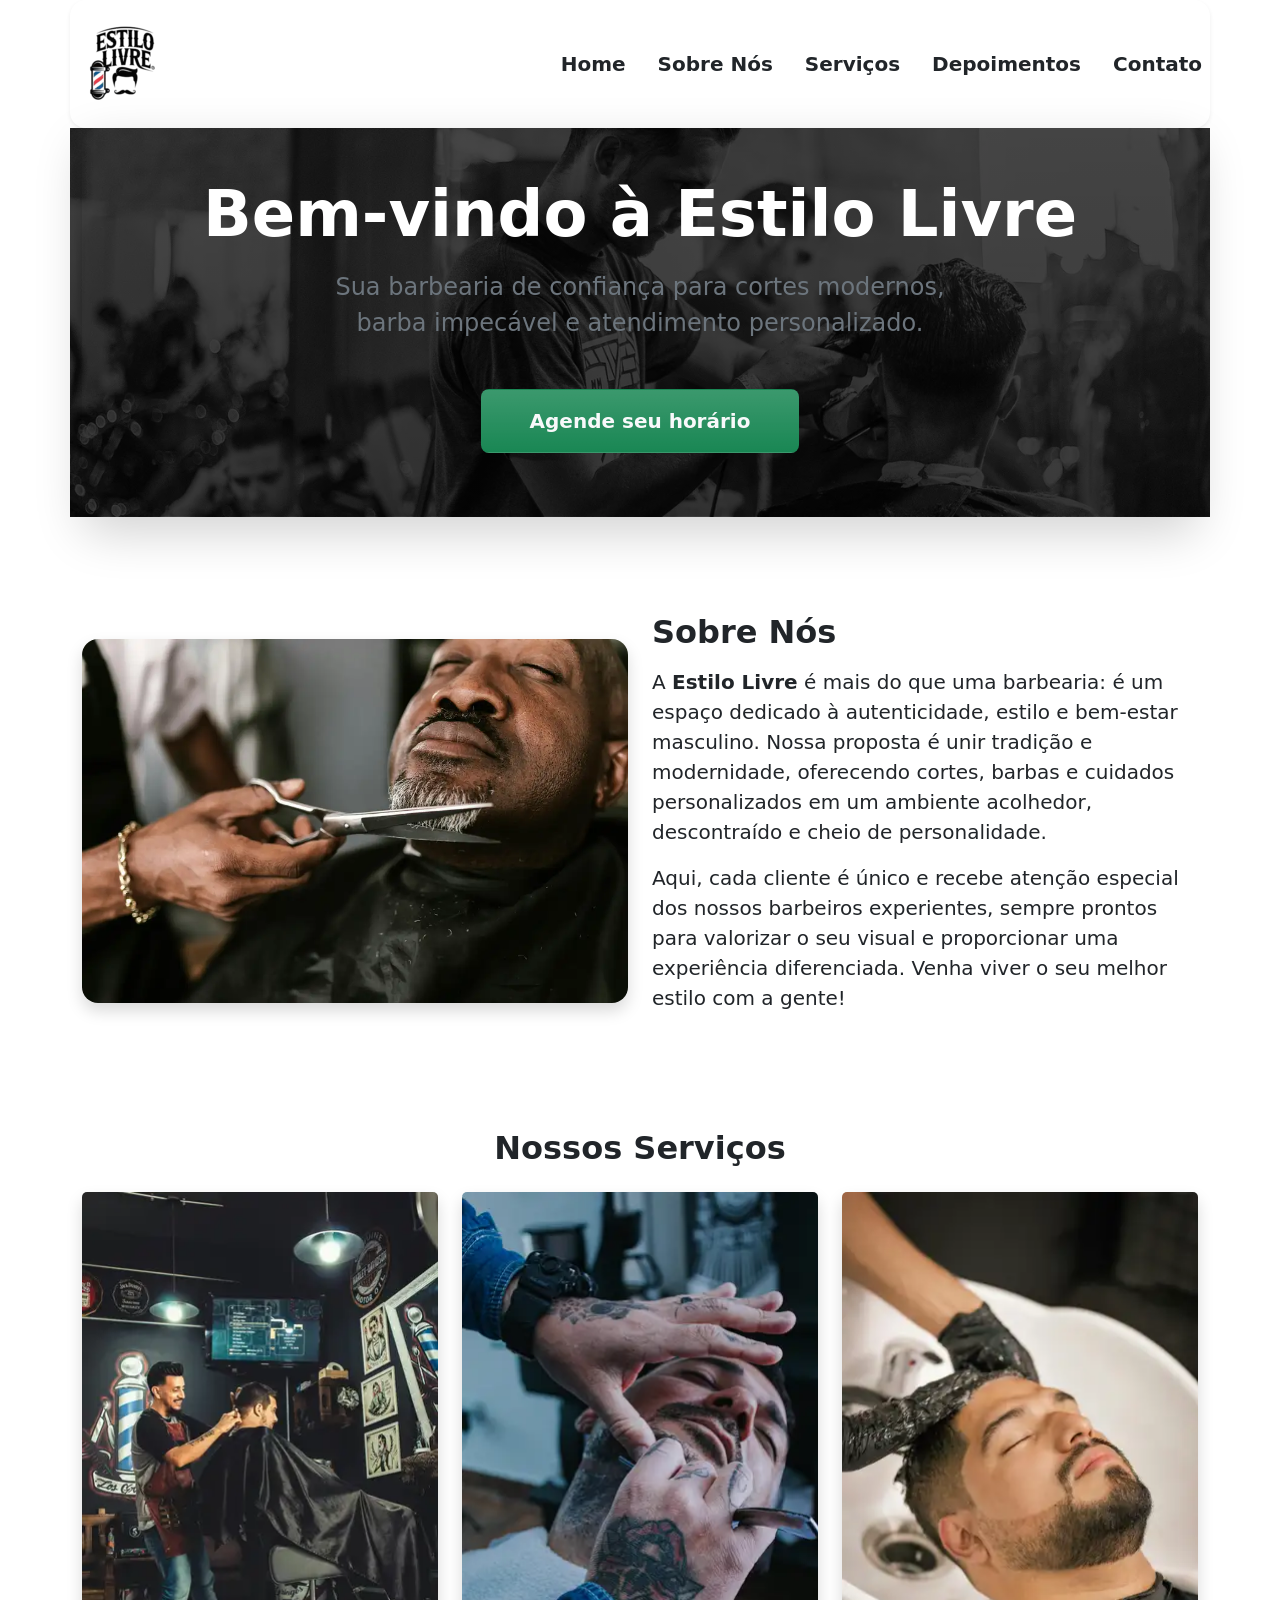
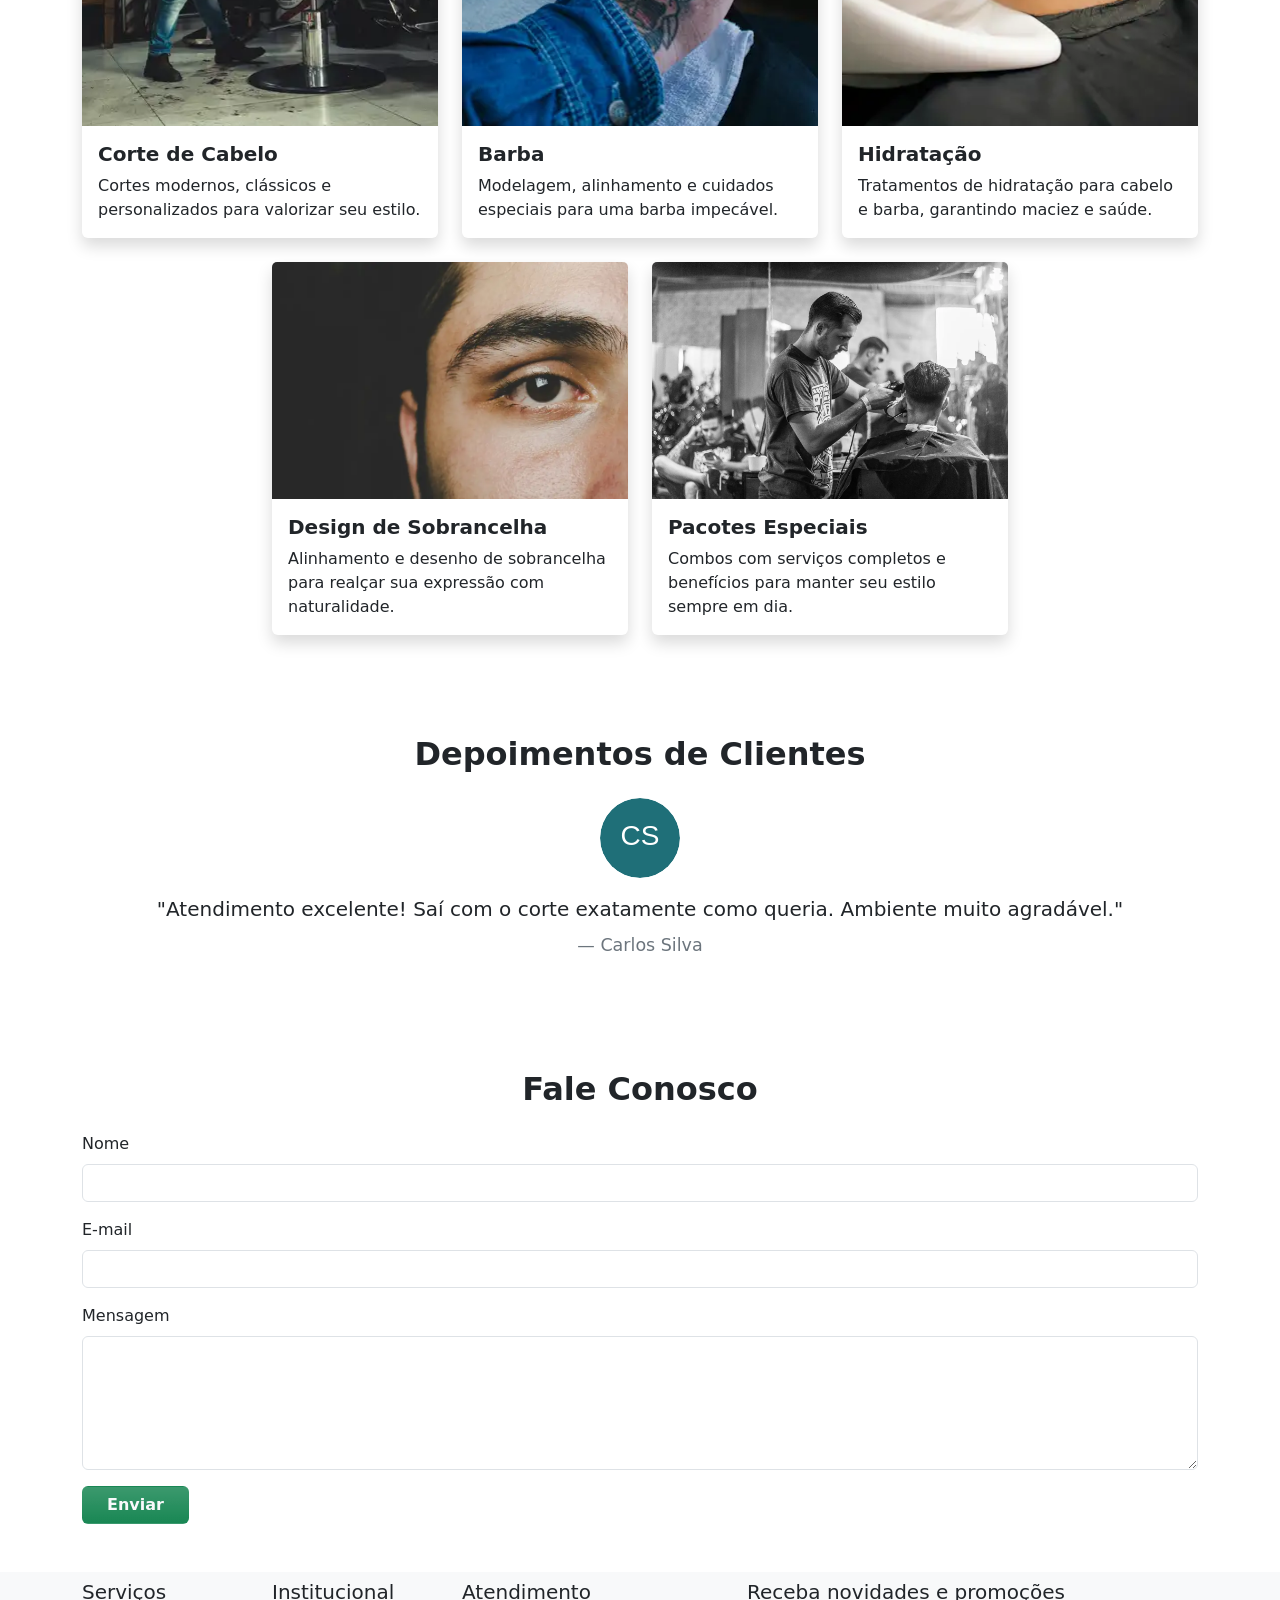
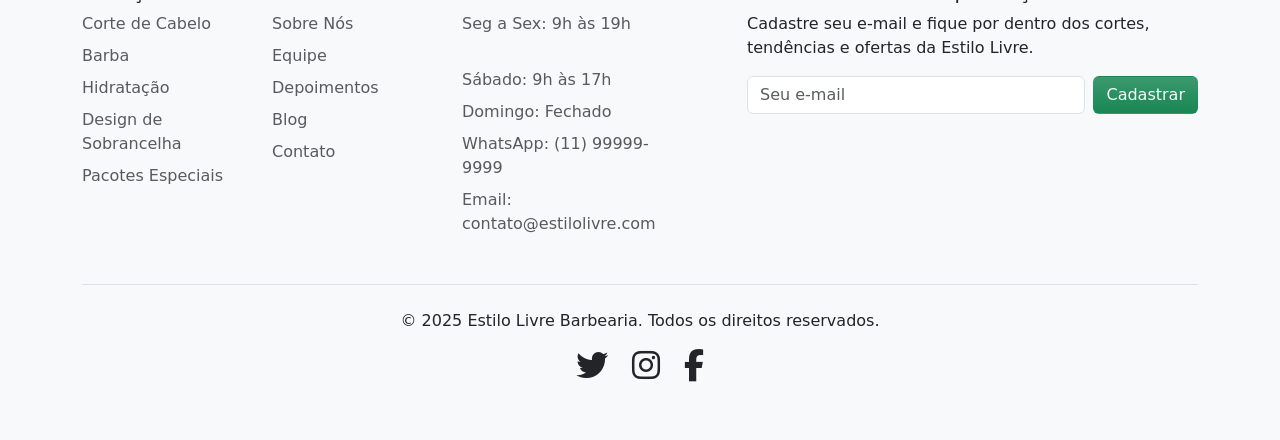
==== commit 18bf67d2: "perf: otimiza assets, minificacao e referencias webp" ====
--- a/index.html
+++ b/index.html
@@ -11,7 +11,7 @@
     <meta name="keywords" content="barbearia, estilo livre, cortes de cabelo, barba, hidratação, depoimentos, contato">
     <meta name="author" content="Ricardo Vieira">
     <link rel="icon" href="assets/imagens/tesoura.ico" type="image/x-icon">
-    <link rel="stylesheet" href="assets/css/style.css">
+    <link rel="stylesheet" href="assets/css/style.min.css">
     <!-- Font Awesome para ícones sociais -->
     <link rel="stylesheet" href="https://cdnjs.cloudflare.com/ajax/libs/font-awesome/6.4.0/css/all.min.css">
     <title>Estilo Livre</title>
@@ -24,7 +24,7 @@
                 style="background: transparent !important;">
                 <div class="container-fluid px-6 px-sm-0">
                     <a class="navbar-brand fw-bold fs-3 d-flex align-items-center gap-2" href="index.html"><img
-                            src="assets/imagens/logo.png" alt="logo da pagina estilo livre"
+                        src="assets/imagens/logo.webp" alt="logo da pagina estilo livre"
                             class="img-fluid logo-navbar">
                     </a>
                     <button class="navbar-toggler" type="button" data-bs-toggle="collapse" data-bs-target="#navbarNav"
@@ -77,8 +77,8 @@
             <div class="container py-5">
                 <div class="row align-items-center">
                     <div class="col-md-6 mb-4 mb-md-0">
-                        <img src="assets/imagens/sobre.jpg" alt="Barbearia Estilo Livre"
-                            class="img-fluid rounded-4 shadow">
+                        <img src="assets/imagens/sobre.webp" alt="Barbearia Estilo Livre"
+                            class="img-fluid rounded-4 shadow" loading="lazy" decoding="async">
                     </div>
                     <div class="col-md-6">
                         <h2 class="fw-bold mb-3">Sobre Nós</h2>
@@ -99,7 +99,8 @@
                 <div class="row g-4 justify-content-center">
                     <div class="col-md-4 col-sm-6">
                         <div class="card h-100 shadow border-0">
-                            <img src="assets/imagens/corte-cabelo.jpg" class="card-img-top" alt="Corte de Cabelo">
+                            <img src="assets/imagens/corte-cabelo.webp" class="card-img-top" alt="Corte de Cabelo"
+                                loading="lazy" decoding="async">
                             <div class="card-body">
                                 <h5 class="card-title fw-bold">Corte de Cabelo</h5>
                                 <p class="card-text">Cortes modernos, clássicos e personalizados para valorizar seu
@@ -109,7 +110,8 @@
                     </div>
                     <div class="col-md-4 col-sm-6">
                         <div class="card h-100 shadow border-0">
-                            <img src="assets/imagens/barba.jpg" class="card-img-top" alt="Barba">
+                            <img src="assets/imagens/barba.webp" class="card-img-top" alt="Barba" loading="lazy"
+                                decoding="async">
                             <div class="card-body">
                                 <h5 class="card-title fw-bold">Barba</h5>
                                 <p class="card-text">Modelagem, alinhamento e cuidados especiais para uma barba
@@ -119,7 +121,8 @@
                     </div>
                     <div class="col-md-4 col-sm-6">
                         <div class="card h-100 shadow border-0">
-                            <img src="assets/imagens/hidratacao.jpg" class="card-img-top" alt="Hidratação">
+                            <img src="assets/imagens/hidratacao.webp" class="card-img-top" alt="Hidratação"
+                                loading="lazy" decoding="async">
                             <div class="card-body">
                                 <h5 class="card-title fw-bold">Hidratação</h5>
                                 <p class="card-text">Tratamentos de hidratação para cabelo e barba, garantindo maciez e
@@ -129,7 +132,8 @@
                     </div>
                     <div class="col-md-4 col-sm-6">
                         <div class="card h-100 shadow border-0">
-                            <img src="assets/imagens/sobrancelha.jpg" class="card-img-top" alt="Design de Sobrancelha">
+                            <img src="assets/imagens/sobrancelha.webp" class="card-img-top" alt="Design de Sobrancelha"
+                                loading="lazy" decoding="async">
                             <div class="card-body">
                                 <h5 class="card-title fw-bold">Design de Sobrancelha</h5>
                                 <p class="card-text">Alinhamento e desenho de sobrancelha para realçar sua expressão
@@ -139,7 +143,8 @@
                     </div>
                     <div class="col-md-4 col-sm-6">
                         <div class="card h-100 shadow border-0">
-                            <img src="assets/imagens/bg-banner.jpg" class="card-img-top" alt="Pacotes Especiais">
+                            <img src="assets/imagens/bg-banner.webp" class="card-img-top" alt="Pacotes Especiais"
+                                loading="lazy" decoding="async">
                             <div class="card-body">
                                 <h5 class="card-title fw-bold">Pacotes Especiais</h5>
                                 <p class="card-text">Combos com serviços completos e benefícios para manter seu estilo
@@ -157,8 +162,8 @@
                     <div class="carousel-inner">
                         <div class="carousel-item active">
                             <div class="d-flex flex-column align-items-center">
-                                <img src="https://randomuser.me/api/portraits/men/32.jpg" class="rounded-circle mb-3"
-                                    width="80" height="80" alt="Cliente 1">
+                                <img src="assets/imagens/depoimentos/cliente-1.svg" class="rounded-circle mb-3"
+                                    width="80" height="80" alt="Cliente 1" loading="lazy" decoding="async">
                                 <blockquote class="blockquote text-center">
                                     <p class="mb-2">"Atendimento excelente! Saí com o corte exatamente como queria.
                                         Ambiente muito agradável."</p>
@@ -168,8 +173,8 @@
                         </div>
                         <div class="carousel-item">
                             <div class="d-flex flex-column align-items-center">
-                                <img src="https://randomuser.me/api/portraits/men/45.jpg" class="rounded-circle mb-3"
-                                    width="80" height="80" alt="Cliente 2">
+                                <img src="assets/imagens/depoimentos/cliente-2.svg" class="rounded-circle mb-3"
+                                    width="80" height="80" alt="Cliente 2" loading="lazy" decoding="async">
                                 <blockquote class="blockquote text-center">
                                     <p class="mb-2">"Profissionais atenciosos e serviço de primeira. Recomendo a todos!"
                                     </p>
@@ -179,8 +184,8 @@
                         </div>
                         <div class="carousel-item">
                             <div class="d-flex flex-column align-items-center">
-                                <img src="https://randomuser.me/api/portraits/men/54.jpg" class="rounded-circle mb-3"
-                                    width="80" height="80" alt="Cliente 3">
+                                <img src="assets/imagens/depoimentos/cliente-3.svg" class="rounded-circle mb-3"
+                                    width="80" height="80" alt="Cliente 3" loading="lazy" decoding="async">
                                 <blockquote class="blockquote text-center">
                                     <p class="mb-2">"A barbearia tem um clima incrível e os barbeiros são muito
                                         qualificados. Sempre volto!"</p>
@@ -190,8 +195,8 @@
                         </div>
                         <div class="carousel-item">
                             <div class="d-flex flex-column align-items-center">
-                                <img src="https://randomuser.me/api/portraits/men/14.jpg" class="rounded-circle mb-3"
-                                    width="80" height="80" alt="Cliente 4">
+                                <img src="assets/imagens/depoimentos/cliente-4.svg" class="rounded-circle mb-3"
+                                    width="80" height="80" alt="Cliente 4" loading="lazy" decoding="async">
                                 <blockquote class="blockquote text-center">
                                     <p class="mb-2">"Ambiente acolhedor e profissionais muito simpáticos. Recomendo
                                         demais!"</p>
@@ -201,8 +206,8 @@
                         </div>
                         <div class="carousel-item">
                             <div class="d-flex flex-column align-items-center">
-                                <img src="https://randomuser.me/api/portraits/men/44.jpg" class="rounded-circle mb-3"
-                                    width="80" height="80" alt="Cliente 5">
+                                <img src="assets/imagens/depoimentos/cliente-5.svg" class="rounded-circle mb-3"
+                                    width="80" height="80" alt="Cliente 5" loading="lazy" decoding="async">
                                 <blockquote class="blockquote text-center">
                                     <p class="mb-2">"Serviço excelente, pontualidade e corte impecável. Voltarei
                                         sempre!"</p>
@@ -370,61 +375,7 @@
     <script src="https://cdn.jsdelivr.net/npm/bootstrap@5.3.6/dist/js/bootstrap.bundle.min.js"
         integrity="sha384-j1CDi7MgGQ12Z7Qab0qlWQ/Qqz24Gc6BM0thvEMVjHnfYGF0rmFCozFSxQBxwHKO"
         crossorigin="anonymous"></script>
-    <script>
-        (function () {
-            const linksNavegacao = document.querySelectorAll('.navbar a[href^="#"]');
-
-            linksNavegacao.forEach(function (link) {
-                link.addEventListener('click', function () {
-                    const destino = this.getAttribute('href');
-                    const secao = destino ? document.querySelector(destino) : null;
-
-                    if (!secao) {
-                        return;
-                    }
-
-                    secao.classList.remove('animar-transicao');
-                    void secao.offsetWidth;
-                    secao.classList.add('animar-transicao');
-                });
-            });
-        })();
-
-        (function () {
-            const formAgendamento = document.getElementById('formAgendamento');
-            const confirmacaoAgendamento = document.getElementById('confirmacaoAgendamento');
-            const btnVoltarInicio = document.getElementById('btnVoltarInicio');
-            const modalAgendamento = document.getElementById('modalAgendamento');
-
-            if (!formAgendamento || !confirmacaoAgendamento || !btnVoltarInicio || !modalAgendamento) {
-                return;
-            }
-
-            formAgendamento.addEventListener('submit', function (event) {
-                event.preventDefault();
-
-                if (!formAgendamento.checkValidity()) {
-                    formAgendamento.reportValidity();
-                    return;
-                }
-
-                formAgendamento.classList.add('d-none');
-                confirmacaoAgendamento.classList.remove('d-none');
-            });
-
-            modalAgendamento.addEventListener('show.bs.modal', function () {
-                formAgendamento.reset();
-                formAgendamento.classList.remove('d-none');
-                confirmacaoAgendamento.classList.add('d-none');
-            });
-
-            btnVoltarInicio.addEventListener('click', function () {
-                const instanciaModal = bootstrap.Modal.getOrCreateInstance(modalAgendamento);
-                instanciaModal.hide();
-                window.scrollTo({ top: 0, behavior: 'smooth' });
-            });
-        })();
-    </script>
+    <script src="assets/js/app.min.js" defer></script>
 </body>
 
 </html>
--- a/assets/css/style.min.css
+++ b/assets/css/style.min.css
@@ -0,0 +1 @@
+.banner>.container{background-image:linear-gradient(rgba(0,0,0,.726),rgba(0,0,0,.774)),url("../imagens/bg-banner.webp");background-size:cover;background-position:center;background-repeat:no-repeat;background-color:transparent!important}.jumbotron.bg-dark,.jumbotron.text-white{background:transparent!important;color:inherit}.logo-navbar{height:110px;width:auto;max-width:100%;display:block}.animacao-lateral-esquerda.animar-transicao{animation:slideInFromLeft .9s ease-out both}.animacao-lateral-direita.animar-transicao{animation:slideInFromRight .9s ease-out both}@keyframes slideInFromLeft{from{opacity:0;transform:translateX(-70px)}to{opacity:1;transform:translateX(0)}}@keyframes slideInFromRight{from{opacity:0;transform:translateX(70px)}to{opacity:1;transform:translateX(0)}}@media (prefers-reduced-motion:reduce){.animacao-lateral-esquerda.animar-transicao,.animacao-lateral-direita.animar-transicao{animation:none}}
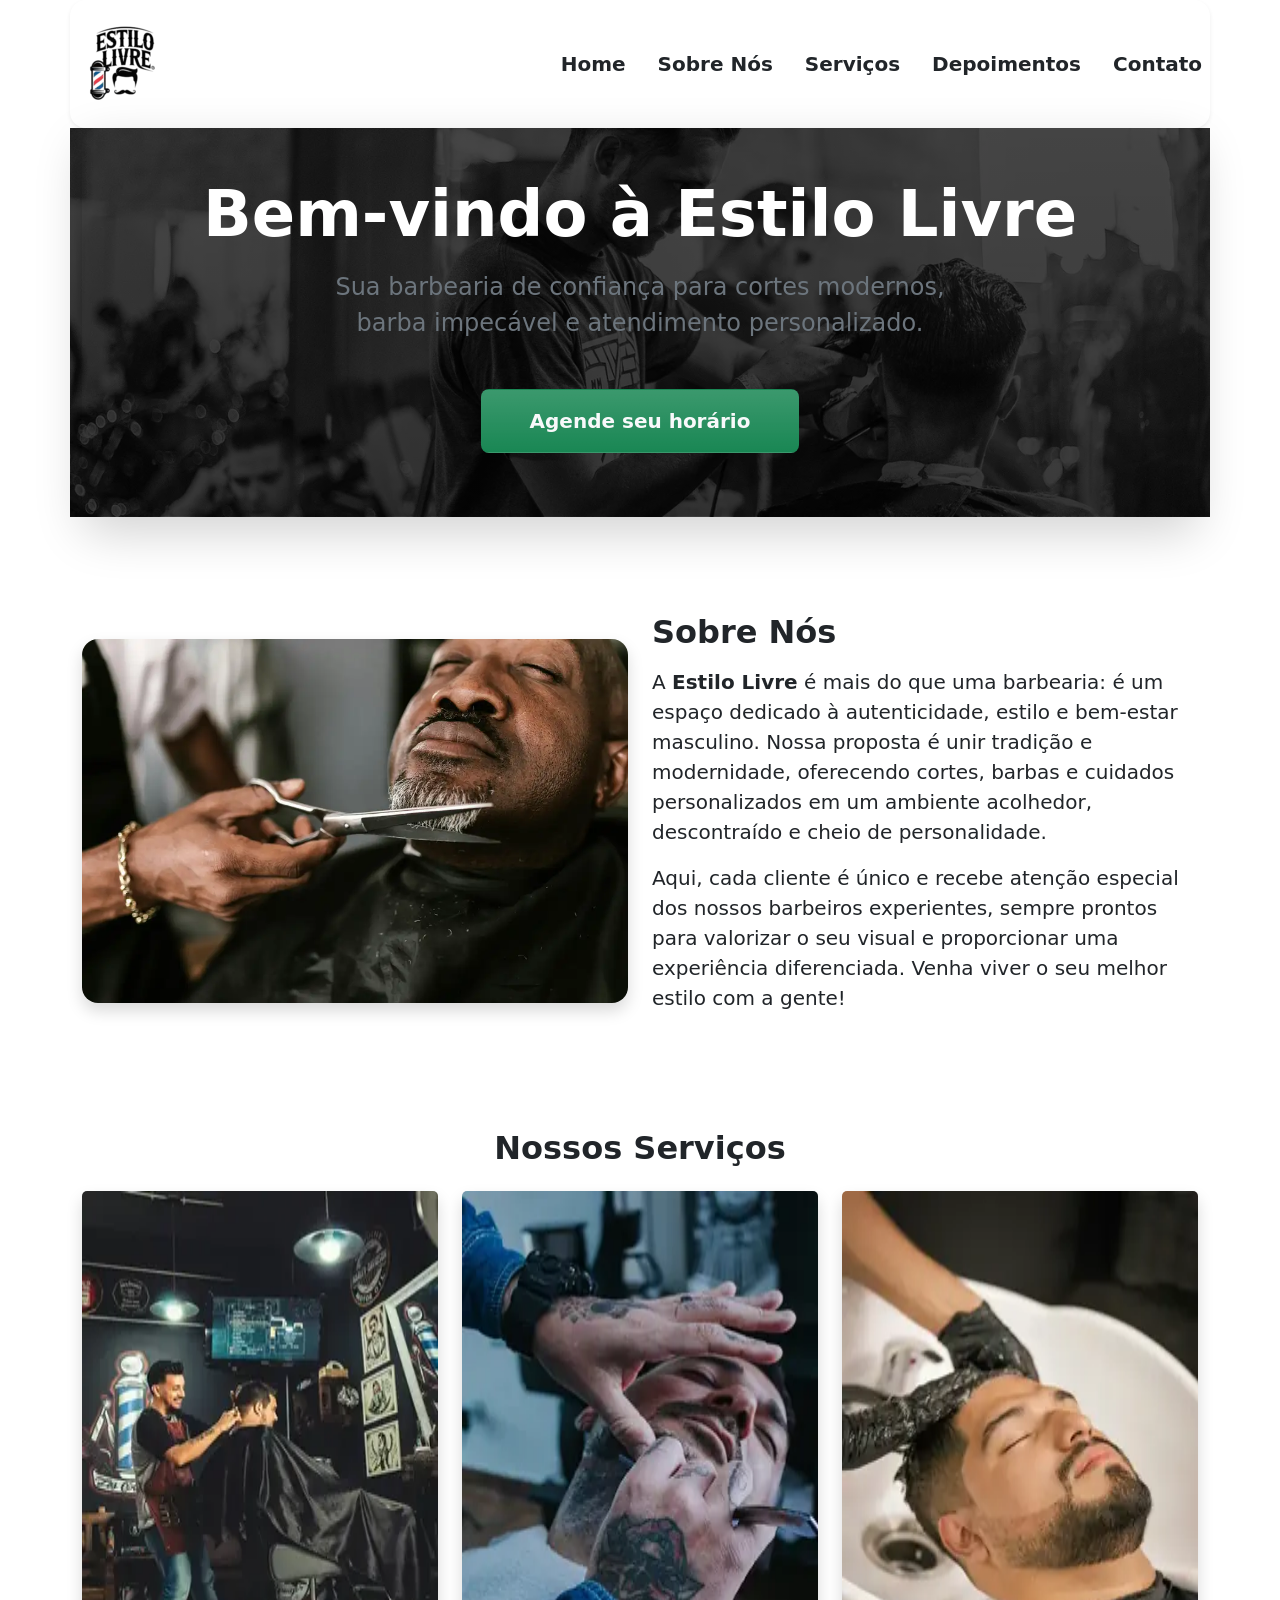
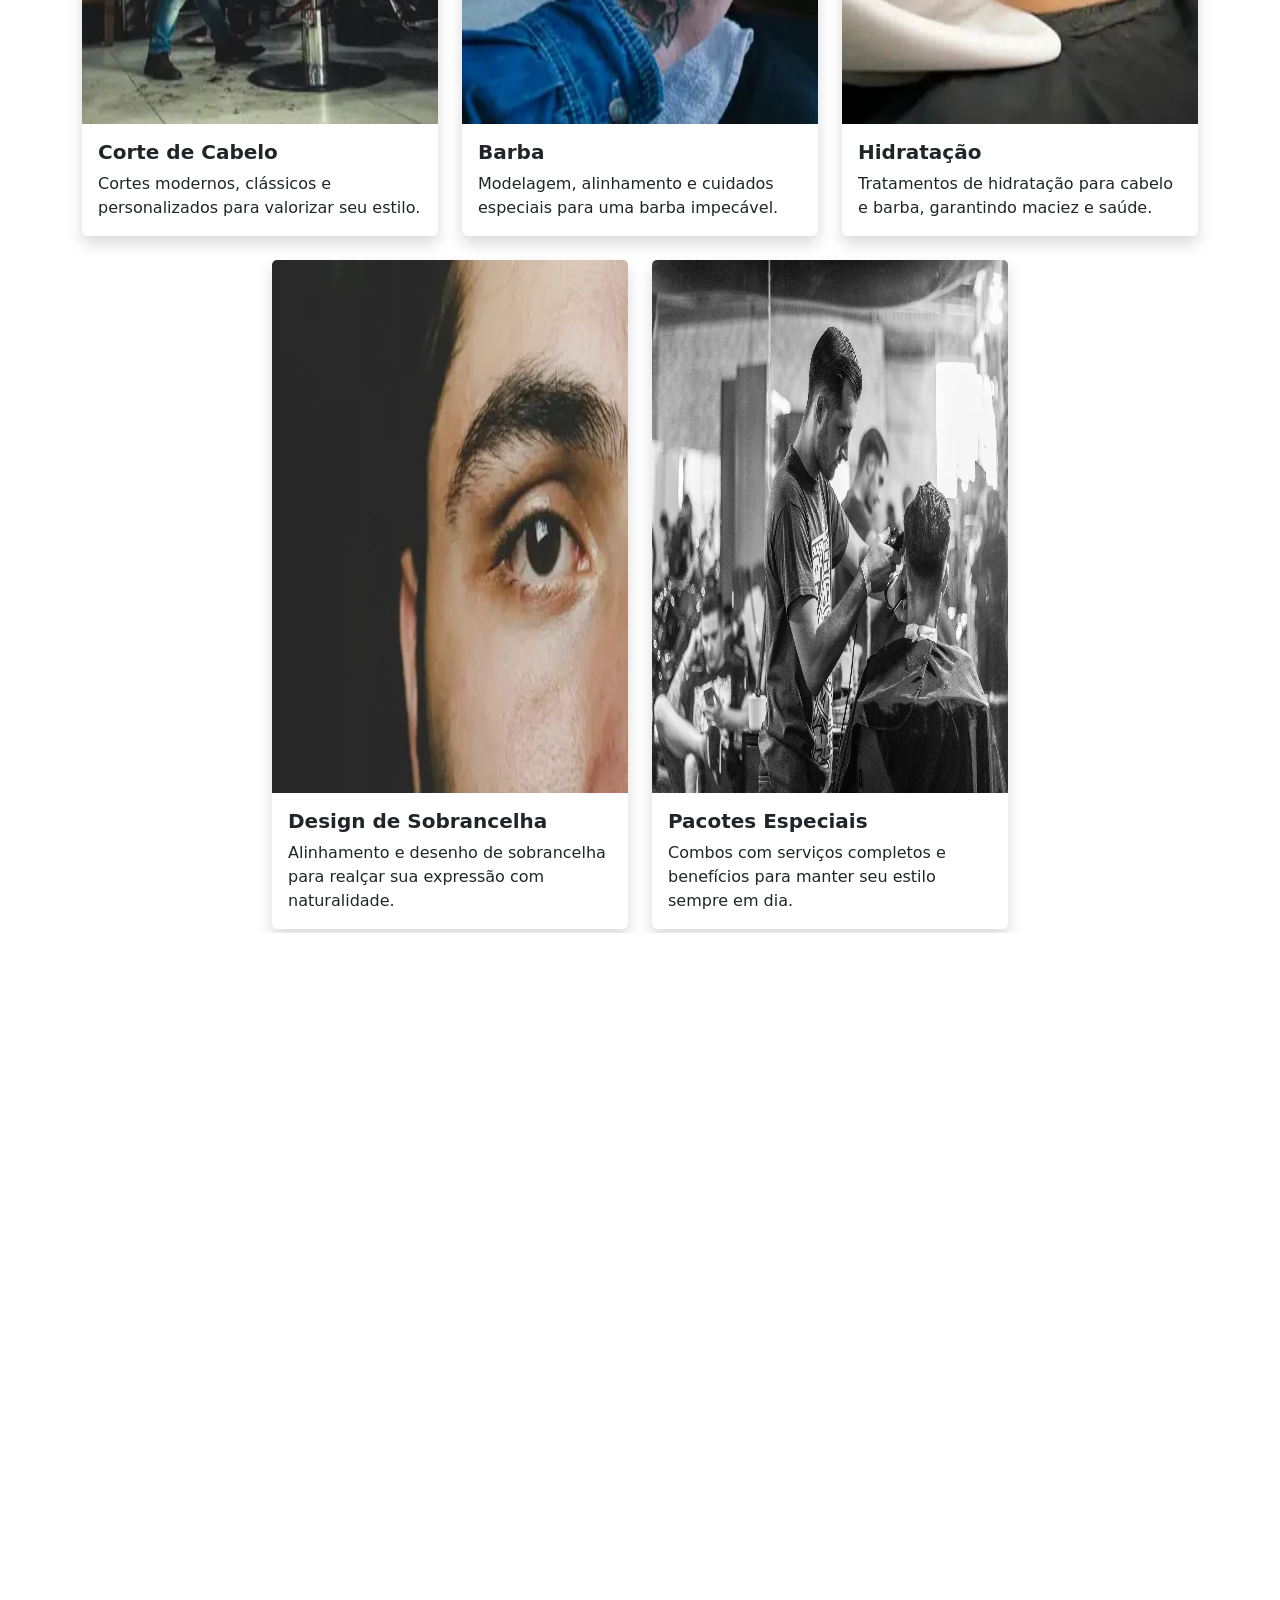
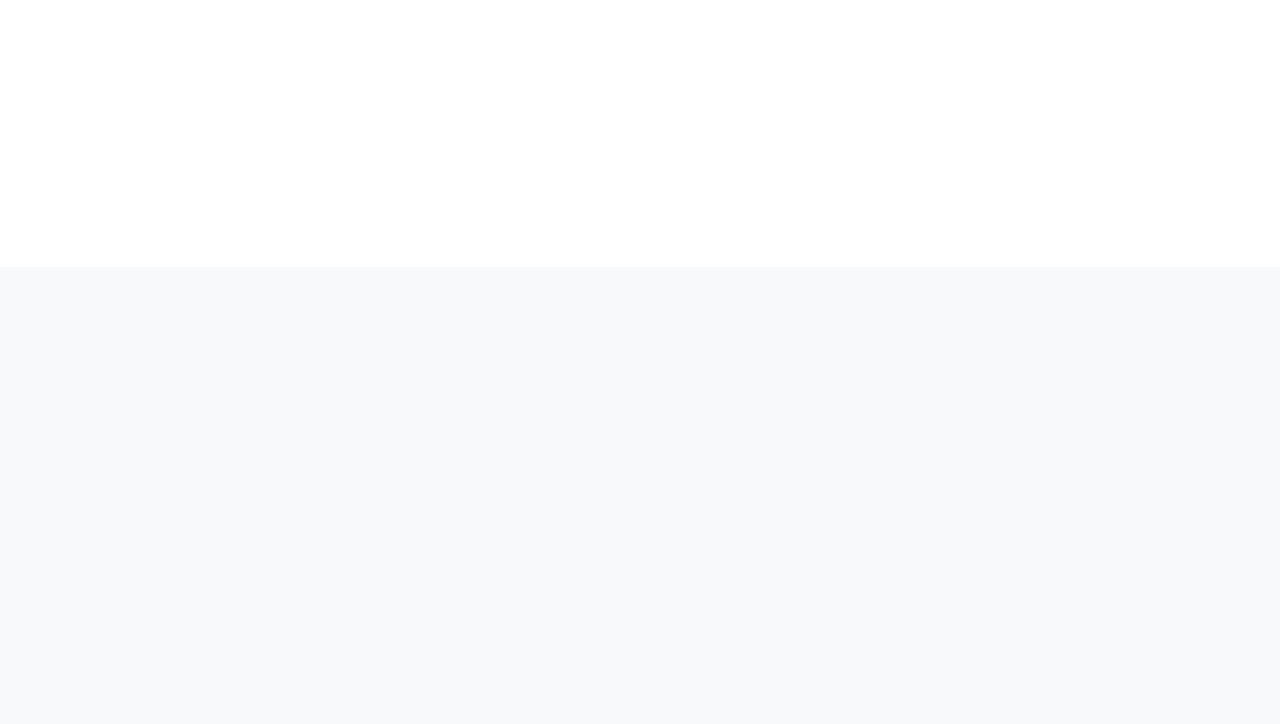
==== commit 61558be4: "perf: reduz render-blocking e adiciona imagens responsivas" ====
--- a/index.html
+++ b/index.html
@@ -4,16 +4,24 @@
 <head>
     <meta charset="UTF-8">
     <meta name="viewport" content="width=device-width, initial-scale=1.0">
-    <link href="https://cdn.jsdelivr.net/npm/bootstrap@5.3.6/dist/css/bootstrap.min.css" rel="stylesheet"
-        integrity="sha384-4Q6Gf2aSP4eDXB8Miphtr37CMZZQ5oXLH2yaXMJ2w8e2ZtHTl7GptT4jmndRuHDT" crossorigin="anonymous">
+    <link rel="preconnect" href="https://cdn.jsdelivr.net" crossorigin>
+    <link rel="preconnect" href="https://cdnjs.cloudflare.com" crossorigin>
+    <link rel="preload" href="https://cdn.jsdelivr.net/npm/bootstrap@5.3.6/dist/css/bootstrap.min.css" as="style"
+        crossorigin onload="this.onload=null;this.rel='stylesheet'">
+    <noscript>
+        <link href="https://cdn.jsdelivr.net/npm/bootstrap@5.3.6/dist/css/bootstrap.min.css" rel="stylesheet"
+            integrity="sha384-4Q6Gf2aSP4eDXB8Miphtr37CMZZQ5oXLH2yaXMJ2w8e2ZtHTl7GptT4jmndRuHDT" crossorigin="anonymous">
+    </noscript>
+    <link rel="preload" as="image" href="assets/imagens/bg-banner.webp" fetchpriority="high">
     <meta name="description"
         content="Página de exemplo para uma barbearia fictícia chamada Estilo Livre, com informações sobre serviços, depoimentos e contato.">
     <meta name="keywords" content="barbearia, estilo livre, cortes de cabelo, barba, hidratação, depoimentos, contato">
     <meta name="author" content="Ricardo Vieira">
     <link rel="icon" href="assets/imagens/tesoura.ico" type="image/x-icon">
-    <link rel="stylesheet" href="assets/css/style.min.css">
-    <!-- Font Awesome para ícones sociais -->
-    <link rel="stylesheet" href="https://cdnjs.cloudflare.com/ajax/libs/font-awesome/6.4.0/css/all.min.css">
+    <link rel="preload" href="assets/css/style.min.css" as="style" onload="this.onload=null;this.rel='stylesheet'">
+    <noscript>
+        <link rel="stylesheet" href="assets/css/style.min.css">
+    </noscript>
     <title>Estilo Livre</title>
 </head>
 
@@ -25,7 +33,8 @@
                 <div class="container-fluid px-6 px-sm-0">
                     <a class="navbar-brand fw-bold fs-3 d-flex align-items-center gap-2" href="index.html"><img
                         src="assets/imagens/logo.webp" alt="logo da pagina estilo livre"
-                            class="img-fluid logo-navbar">
+                        class="img-fluid logo-navbar" width="220" height="110" loading="eager"
+                        decoding="async" fetchpriority="high">
                     </a>
                     <button class="navbar-toggler" type="button" data-bs-toggle="collapse" data-bs-target="#navbarNav"
                         aria-controls="navbarNav" aria-expanded="false" aria-label="Toggle navigation">
@@ -78,7 +87,10 @@
                 <div class="row align-items-center">
                     <div class="col-md-6 mb-4 mb-md-0">
                         <img src="assets/imagens/sobre.webp" alt="Barbearia Estilo Livre"
-                            class="img-fluid rounded-4 shadow" loading="lazy" decoding="async">
+                            srcset="assets/imagens/sobre-400.webp 400w, assets/imagens/sobre.webp 900w"
+                            sizes="(max-width: 576px) 100vw, (max-width: 992px) 50vw, 540px"
+                            class="img-fluid rounded-4 shadow" loading="lazy" decoding="async" width="900"
+                            height="600">
                     </div>
                     <div class="col-md-6">
                         <h2 class="fw-bold mb-3">Sobre Nós</h2>
@@ -100,7 +112,9 @@
                     <div class="col-md-4 col-sm-6">
                         <div class="card h-100 shadow border-0">
                             <img src="assets/imagens/corte-cabelo.webp" class="card-img-top" alt="Corte de Cabelo"
-                                loading="lazy" decoding="async">
+                                srcset="assets/imagens/corte-cabelo-400.webp 400w, assets/imagens/corte-cabelo.webp 800w"
+                                sizes="(max-width: 768px) 100vw, (max-width: 992px) 50vw, 388px"
+                                loading="lazy" decoding="async" width="800" height="533">
                             <div class="card-body">
                                 <h5 class="card-title fw-bold">Corte de Cabelo</h5>
                                 <p class="card-text">Cortes modernos, clássicos e personalizados para valorizar seu
@@ -111,7 +125,9 @@
                     <div class="col-md-4 col-sm-6">
                         <div class="card h-100 shadow border-0">
                             <img src="assets/imagens/barba.webp" class="card-img-top" alt="Barba" loading="lazy"
-                                decoding="async">
+                                srcset="assets/imagens/barba-400.webp 400w, assets/imagens/barba.webp 800w"
+                                sizes="(max-width: 768px) 100vw, (max-width: 992px) 50vw, 388px"
+                                decoding="async" width="800" height="533">
                             <div class="card-body">
                                 <h5 class="card-title fw-bold">Barba</h5>
                                 <p class="card-text">Modelagem, alinhamento e cuidados especiais para uma barba
@@ -122,7 +138,9 @@
                     <div class="col-md-4 col-sm-6">
                         <div class="card h-100 shadow border-0">
                             <img src="assets/imagens/hidratacao.webp" class="card-img-top" alt="Hidratação"
-                                loading="lazy" decoding="async">
+                                srcset="assets/imagens/hidratacao-400.webp 400w, assets/imagens/hidratacao.webp 800w"
+                                sizes="(max-width: 768px) 100vw, (max-width: 992px) 50vw, 388px"
+                                loading="lazy" decoding="async" width="800" height="533">
                             <div class="card-body">
                                 <h5 class="card-title fw-bold">Hidratação</h5>
                                 <p class="card-text">Tratamentos de hidratação para cabelo e barba, garantindo maciez e
@@ -133,7 +151,9 @@
                     <div class="col-md-4 col-sm-6">
                         <div class="card h-100 shadow border-0">
                             <img src="assets/imagens/sobrancelha.webp" class="card-img-top" alt="Design de Sobrancelha"
-                                loading="lazy" decoding="async">
+                                srcset="assets/imagens/sobrancelha-400.webp 400w, assets/imagens/sobrancelha.webp 800w"
+                                sizes="(max-width: 768px) 100vw, (max-width: 992px) 50vw, 388px"
+                                loading="lazy" decoding="async" width="800" height="533">
                             <div class="card-body">
                                 <h5 class="card-title fw-bold">Design de Sobrancelha</h5>
                                 <p class="card-text">Alinhamento e desenho de sobrancelha para realçar sua expressão
@@ -144,7 +164,7 @@
                     <div class="col-md-4 col-sm-6">
                         <div class="card h-100 shadow border-0">
                             <img src="assets/imagens/bg-banner.webp" class="card-img-top" alt="Pacotes Especiais"
-                                loading="lazy" decoding="async">
+                                loading="lazy" decoding="async" width="800" height="533">
                             <div class="card-body">
                                 <h5 class="card-title fw-bold">Pacotes Especiais</h5>
                                 <p class="card-text">Combos com serviços completos e benefícios para manter seu estilo
@@ -365,9 +385,9 @@
             <div class="d-flex flex-column align-items-center py-4 my-4 border-top">
                 <p class="text-center">&copy; 2025 Estilo Livre Barbearia. Todos os direitos reservados.</p>
                 <ul class="list-unstyled d-flex justify-content-center gap-4 mb-0 p-0">
-                    <li><a class="link-dark" href="#"><i class="fab fa-twitter fs-2"></i></a></li>
-                    <li><a class="link-dark" href="#"><i class="fab fa-instagram fs-2"></i></a></li>
-                    <li><a class="link-dark" href="#"><i class="fab fa-facebook-f fs-2"></i></a></li>
+                    <li><a class="link-dark text-decoration-none fw-semibold" href="#" aria-label="Twitter">Twitter</a></li>
+                    <li><a class="link-dark text-decoration-none fw-semibold" href="#" aria-label="Instagram">Instagram</a></li>
+                    <li><a class="link-dark text-decoration-none fw-semibold" href="#" aria-label="Facebook">Facebook</a></li>
                 </ul>
             </div>
         </div>
--- a/assets/css/style.min.css
+++ b/assets/css/style.min.css
@@ -1 +1 @@
-.banner>.container{background-image:linear-gradient(rgba(0,0,0,.726),rgba(0,0,0,.774)),url("../imagens/bg-banner.webp");background-size:cover;background-position:center;background-repeat:no-repeat;background-color:transparent!important}.jumbotron.bg-dark,.jumbotron.text-white{background:transparent!important;color:inherit}.logo-navbar{height:110px;width:auto;max-width:100%;display:block}.animacao-lateral-esquerda.animar-transicao{animation:slideInFromLeft .9s ease-out both}.animacao-lateral-direita.animar-transicao{animation:slideInFromRight .9s ease-out both}@keyframes slideInFromLeft{from{opacity:0;transform:translateX(-70px)}to{opacity:1;transform:translateX(0)}}@keyframes slideInFromRight{from{opacity:0;transform:translateX(70px)}to{opacity:1;transform:translateX(0)}}@media (prefers-reduced-motion:reduce){.animacao-lateral-esquerda.animar-transicao,.animacao-lateral-direita.animar-transicao{animation:none}}
+.banner>.container{background-image:linear-gradient(rgba(0,0,0,.726),rgba(0,0,0,.774)),url("../imagens/bg-banner.webp");background-size:cover;background-position:center;background-repeat:no-repeat;background-color:transparent!important}.jumbotron.bg-dark,.jumbotron.text-white{background:transparent!important;color:inherit}.logo-navbar{height:110px;width:auto;max-width:100%;display:block}.animacao-lateral-esquerda.animar-transicao{animation:slideInFromLeft .9s ease-out both}.animacao-lateral-direita.animar-transicao{animation:slideInFromRight .9s ease-out both}.sobre,.servicos,.depoimentos,.contato,footer{content-visibility:auto;contain-intrinsic-size:1px 700px}@keyframes slideInFromLeft{from{opacity:0;transform:translateX(-70px)}to{opacity:1;transform:translateX(0)}}@keyframes slideInFromRight{from{opacity:0;transform:translateX(70px)}to{opacity:1;transform:translateX(0)}}@media (prefers-reduced-motion:reduce){.animacao-lateral-esquerda.animar-transicao,.animacao-lateral-direita.animar-transicao{animation:none}}
--- a/assets/css/style.min.css
+++ b/assets/css/style.min.css
@@ -1 +1 @@
-.banner>.container{background-image:linear-gradient(rgba(0,0,0,.726),rgba(0,0,0,.774)),url("../imagens/bg-banner.webp");background-size:cover;background-position:center;background-repeat:no-repeat;background-color:transparent!important}.jumbotron.bg-dark,.jumbotron.text-white{background:transparent!important;color:inherit}.logo-navbar{height:110px;width:auto;max-width:100%;display:block}.animacao-lateral-esquerda.animar-transicao{animation:slideInFromLeft .9s ease-out both}.animacao-lateral-direita.animar-transicao{animation:slideInFromRight .9s ease-out both}@keyframes slideInFromLeft{from{opacity:0;transform:translateX(-70px)}to{opacity:1;transform:translateX(0)}}@keyframes slideInFromRight{from{opacity:0;transform:translateX(70px)}to{opacity:1;transform:translateX(0)}}@media (prefers-reduced-motion:reduce){.animacao-lateral-esquerda.animar-transicao,.animacao-lateral-direita.animar-transicao{animation:none}}
+.banner>.container{background-image:linear-gradient(rgba(0,0,0,.726),rgba(0,0,0,.774)),url("../imagens/bg-banner.webp");background-size:cover;background-position:center;background-repeat:no-repeat;background-color:transparent!important}.jumbotron.bg-dark,.jumbotron.text-white{background:transparent!important;color:inherit}.logo-navbar{height:110px;width:auto;max-width:100%;display:block}.animacao-lateral-esquerda.animar-transicao{animation:slideInFromLeft .9s ease-out both}.animacao-lateral-direita.animar-transicao{animation:slideInFromRight .9s ease-out both}.sobre,.servicos,.depoimentos,.contato,footer{content-visibility:auto;contain-intrinsic-size:1px 700px}@keyframes slideInFromLeft{from{opacity:0;transform:translateX(-70px)}to{opacity:1;transform:translateX(0)}}@keyframes slideInFromRight{from{opacity:0;transform:translateX(70px)}to{opacity:1;transform:translateX(0)}}@media (prefers-reduced-motion:reduce){.animacao-lateral-esquerda.animar-transicao,.animacao-lateral-direita.animar-transicao{animation:none}}
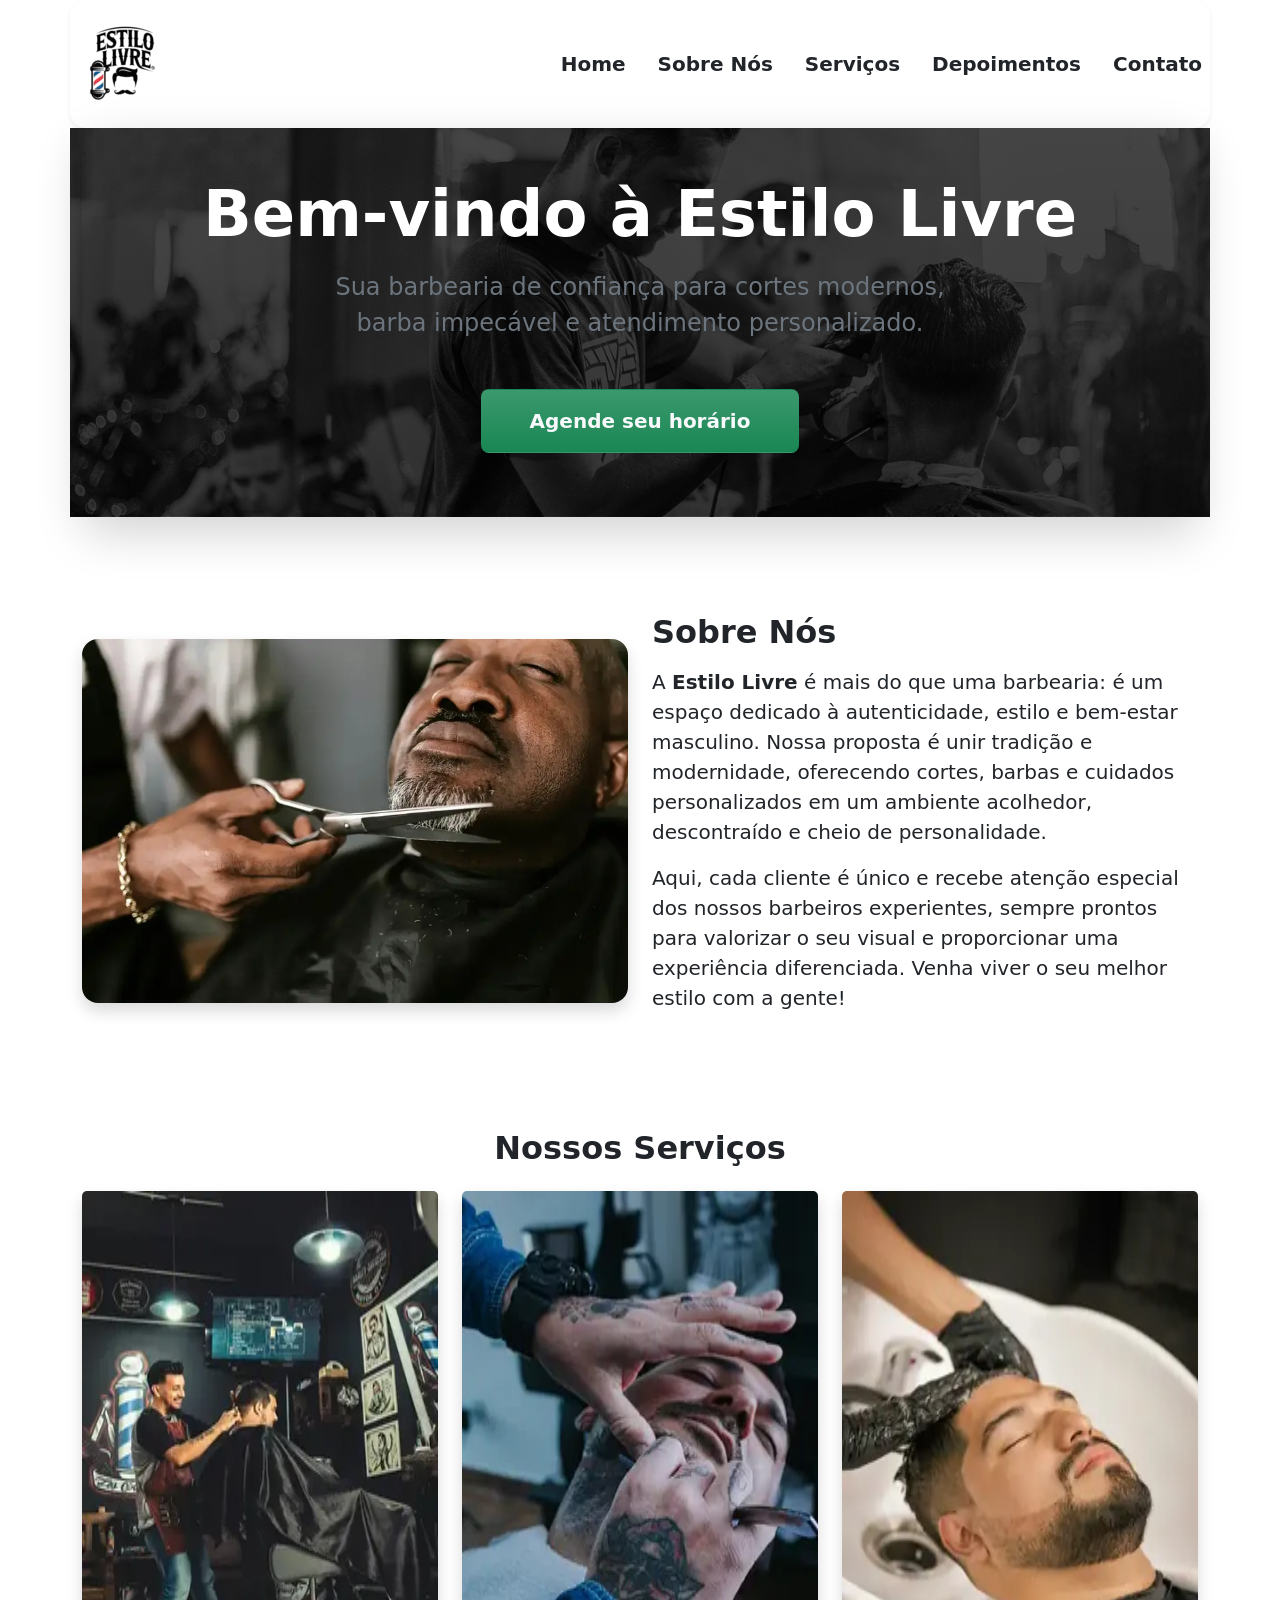
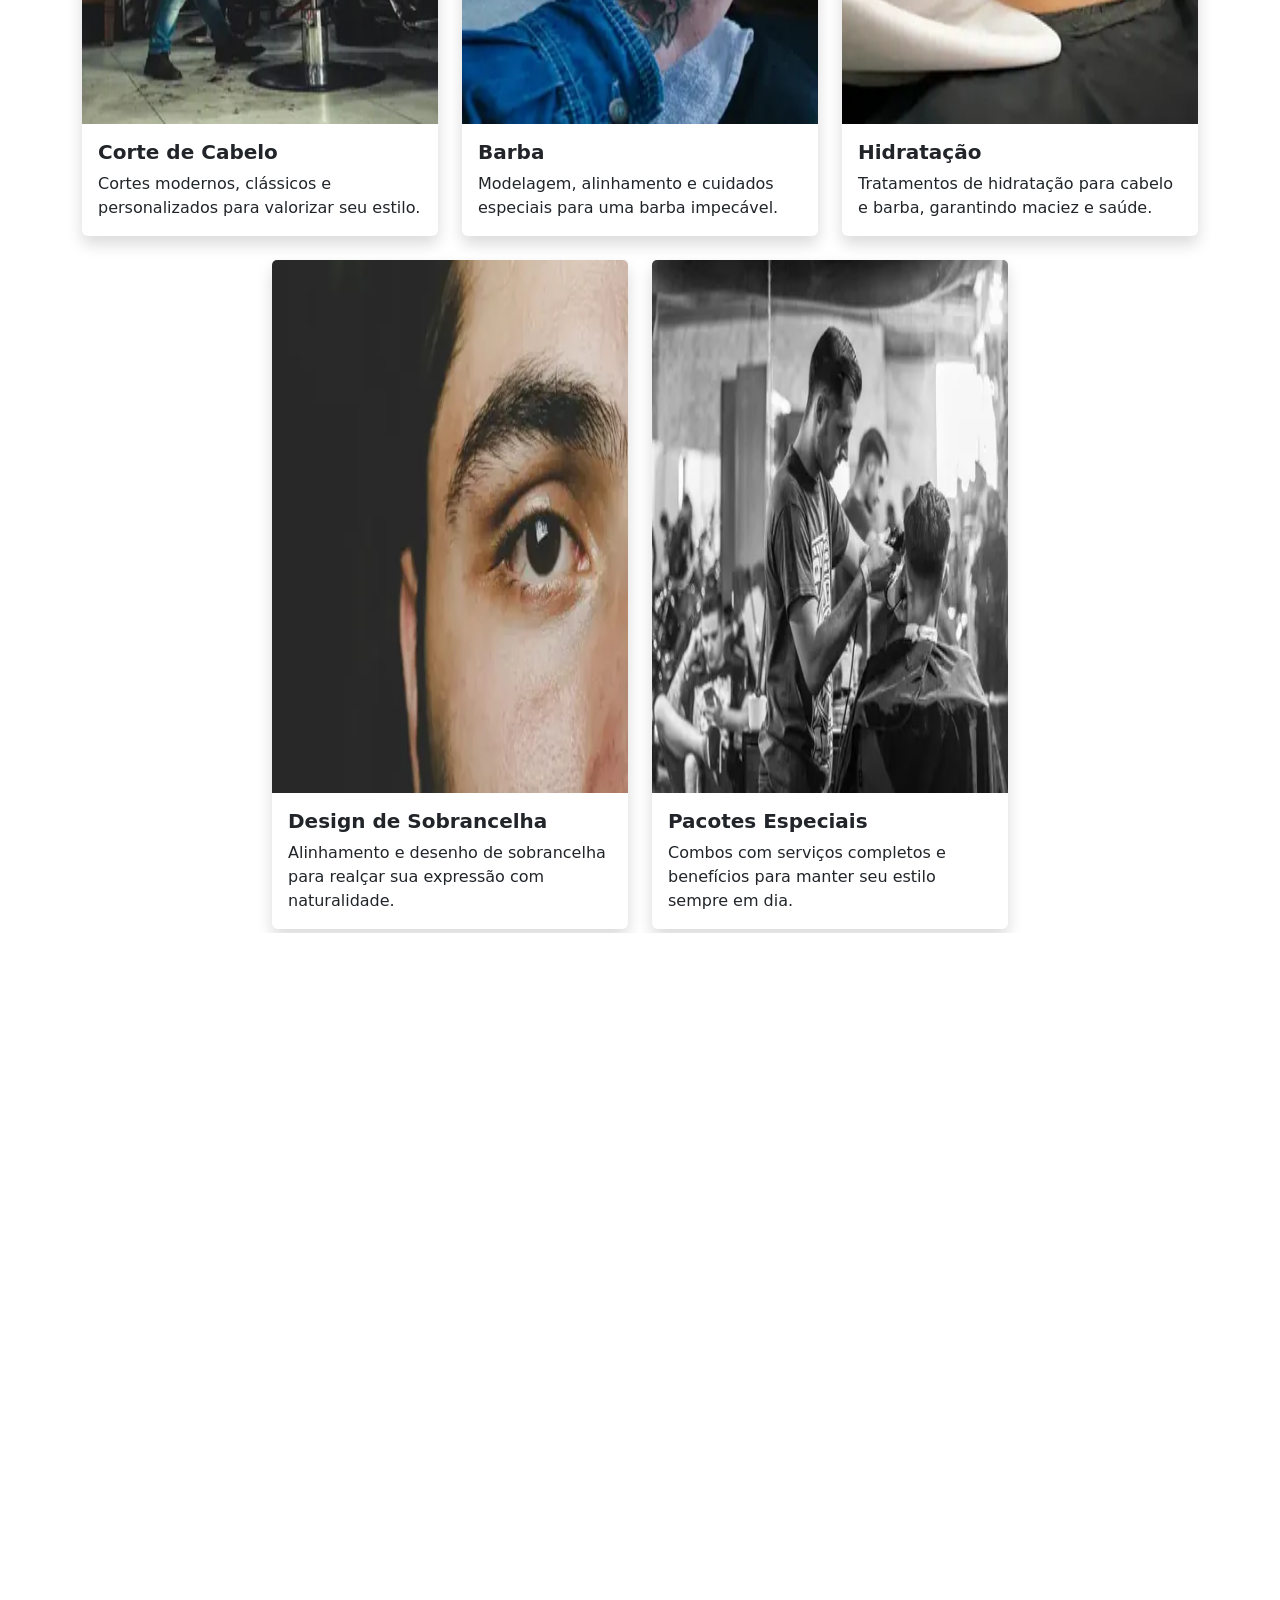
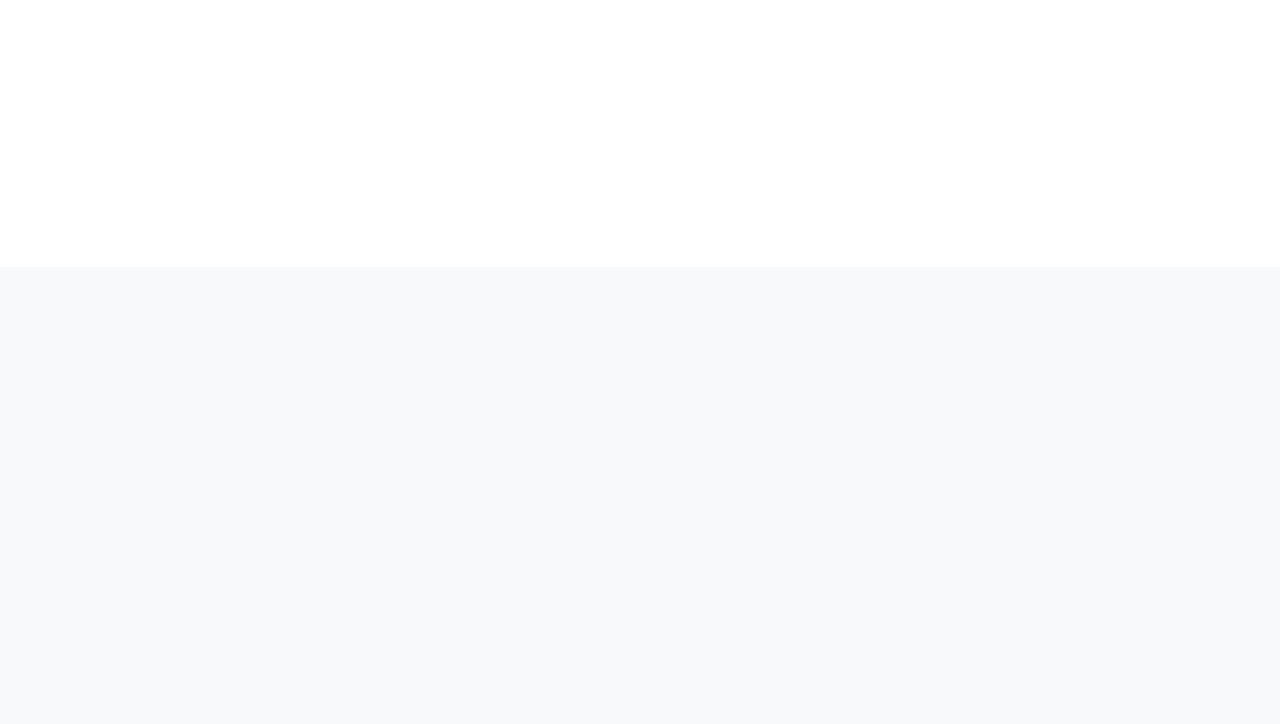
==== commit 1adde430: "perf: otimiza css critico e refina srcset responsivo" ====
--- a/index.html
+++ b/index.html
@@ -5,9 +5,9 @@
     <meta charset="UTF-8">
     <meta name="viewport" content="width=device-width, initial-scale=1.0">
     <link rel="preconnect" href="https://cdn.jsdelivr.net" crossorigin>
-    <link rel="preconnect" href="https://cdnjs.cloudflare.com" crossorigin>
-    <link rel="preload" href="https://cdn.jsdelivr.net/npm/bootstrap@5.3.6/dist/css/bootstrap.min.css" as="style"
-        crossorigin onload="this.onload=null;this.rel='stylesheet'">
+    <link rel="stylesheet" href="https://cdn.jsdelivr.net/npm/bootstrap@5.3.6/dist/css/bootstrap.min.css"
+        integrity="sha384-4Q6Gf2aSP4eDXB8Miphtr37CMZZQ5oXLH2yaXMJ2w8e2ZtHTl7GptT4jmndRuHDT" crossorigin="anonymous"
+        media="print" onload="this.media='all'">
     <noscript>
         <link href="https://cdn.jsdelivr.net/npm/bootstrap@5.3.6/dist/css/bootstrap.min.css" rel="stylesheet"
             integrity="sha384-4Q6Gf2aSP4eDXB8Miphtr37CMZZQ5oXLH2yaXMJ2w8e2ZtHTl7GptT4jmndRuHDT" crossorigin="anonymous">
@@ -18,7 +18,7 @@
     <meta name="keywords" content="barbearia, estilo livre, cortes de cabelo, barba, hidratação, depoimentos, contato">
     <meta name="author" content="Ricardo Vieira">
     <link rel="icon" href="assets/imagens/tesoura.ico" type="image/x-icon">
-    <link rel="preload" href="assets/css/style.min.css" as="style" onload="this.onload=null;this.rel='stylesheet'">
+    <link rel="stylesheet" href="assets/css/style.min.css" media="print" onload="this.media='all'">
     <noscript>
         <link rel="stylesheet" href="assets/css/style.min.css">
     </noscript>
@@ -86,8 +86,8 @@
             <div class="container py-5">
                 <div class="row align-items-center">
                     <div class="col-md-6 mb-4 mb-md-0">
-                        <img src="assets/imagens/sobre.webp" alt="Barbearia Estilo Livre"
-                            srcset="assets/imagens/sobre-400.webp 400w, assets/imagens/sobre.webp 900w"
+                        <img src="assets/imagens/sobre-400.webp" alt="Barbearia Estilo Livre"
+                            srcset="assets/imagens/sobre-400.webp 400w, assets/imagens/sobre-800.webp 800w, assets/imagens/sobre.webp 900w"
                             sizes="(max-width: 576px) 100vw, (max-width: 992px) 50vw, 540px"
                             class="img-fluid rounded-4 shadow" loading="lazy" decoding="async" width="900"
                             height="600">
@@ -111,7 +111,7 @@
                 <div class="row g-4 justify-content-center">
                     <div class="col-md-4 col-sm-6">
                         <div class="card h-100 shadow border-0">
-                            <img src="assets/imagens/corte-cabelo.webp" class="card-img-top" alt="Corte de Cabelo"
+                            <img src="assets/imagens/corte-cabelo-400.webp" class="card-img-top" alt="Corte de Cabelo"
                                 srcset="assets/imagens/corte-cabelo-400.webp 400w, assets/imagens/corte-cabelo.webp 800w"
                                 sizes="(max-width: 768px) 100vw, (max-width: 992px) 50vw, 388px"
                                 loading="lazy" decoding="async" width="800" height="533">
@@ -124,7 +124,7 @@
                     </div>
                     <div class="col-md-4 col-sm-6">
                         <div class="card h-100 shadow border-0">
-                            <img src="assets/imagens/barba.webp" class="card-img-top" alt="Barba" loading="lazy"
+                            <img src="assets/imagens/barba-400.webp" class="card-img-top" alt="Barba" loading="lazy"
                                 srcset="assets/imagens/barba-400.webp 400w, assets/imagens/barba.webp 800w"
                                 sizes="(max-width: 768px) 100vw, (max-width: 992px) 50vw, 388px"
                                 decoding="async" width="800" height="533">
@@ -137,7 +137,7 @@
                     </div>
                     <div class="col-md-4 col-sm-6">
                         <div class="card h-100 shadow border-0">
-                            <img src="assets/imagens/hidratacao.webp" class="card-img-top" alt="Hidratação"
+                            <img src="assets/imagens/hidratacao-400.webp" class="card-img-top" alt="Hidratação"
                                 srcset="assets/imagens/hidratacao-400.webp 400w, assets/imagens/hidratacao.webp 800w"
                                 sizes="(max-width: 768px) 100vw, (max-width: 992px) 50vw, 388px"
                                 loading="lazy" decoding="async" width="800" height="533">
@@ -150,7 +150,7 @@
                     </div>
                     <div class="col-md-4 col-sm-6">
                         <div class="card h-100 shadow border-0">
-                            <img src="assets/imagens/sobrancelha.webp" class="card-img-top" alt="Design de Sobrancelha"
+                            <img src="assets/imagens/sobrancelha-400.webp" class="card-img-top" alt="Design de Sobrancelha"
                                 srcset="assets/imagens/sobrancelha-400.webp 400w, assets/imagens/sobrancelha.webp 800w"
                                 sizes="(max-width: 768px) 100vw, (max-width: 992px) 50vw, 388px"
                                 loading="lazy" decoding="async" width="800" height="533">
@@ -163,8 +163,10 @@
                     </div>
                     <div class="col-md-4 col-sm-6">
                         <div class="card h-100 shadow border-0">
-                            <img src="assets/imagens/bg-banner.webp" class="card-img-top" alt="Pacotes Especiais"
-                                loading="lazy" decoding="async" width="800" height="533">
+                            <img src="assets/imagens/bg-banner-400.webp" class="card-img-top" alt="Pacotes Especiais"
+                                srcset="assets/imagens/bg-banner-400.webp 400w, assets/imagens/bg-banner.webp 800w"
+                                sizes="(max-width: 768px) 100vw, (max-width: 992px) 50vw, 388px" loading="lazy"
+                                decoding="async" width="800" height="533">
                             <div class="card-body">
                                 <h5 class="card-title fw-bold">Pacotes Especiais</h5>
                                 <p class="card-text">Combos com serviços completos e benefícios para manter seu estilo
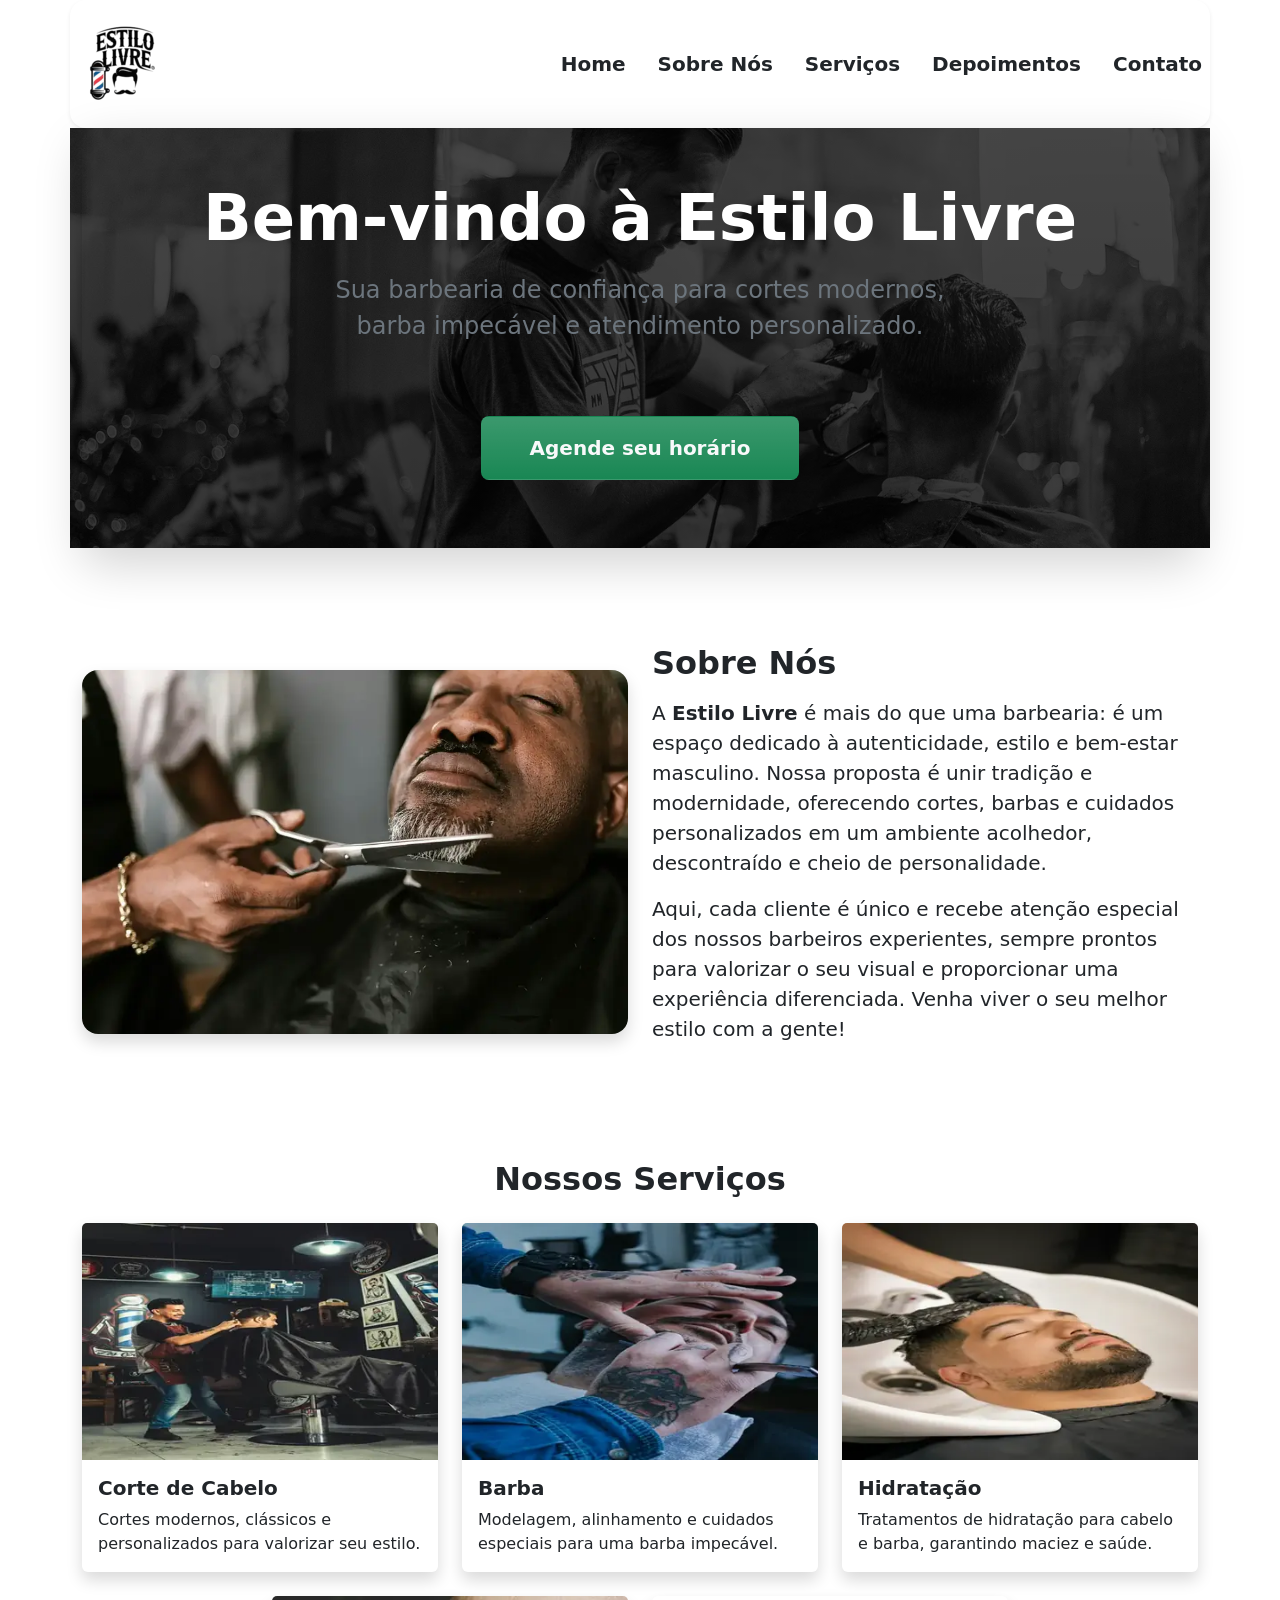
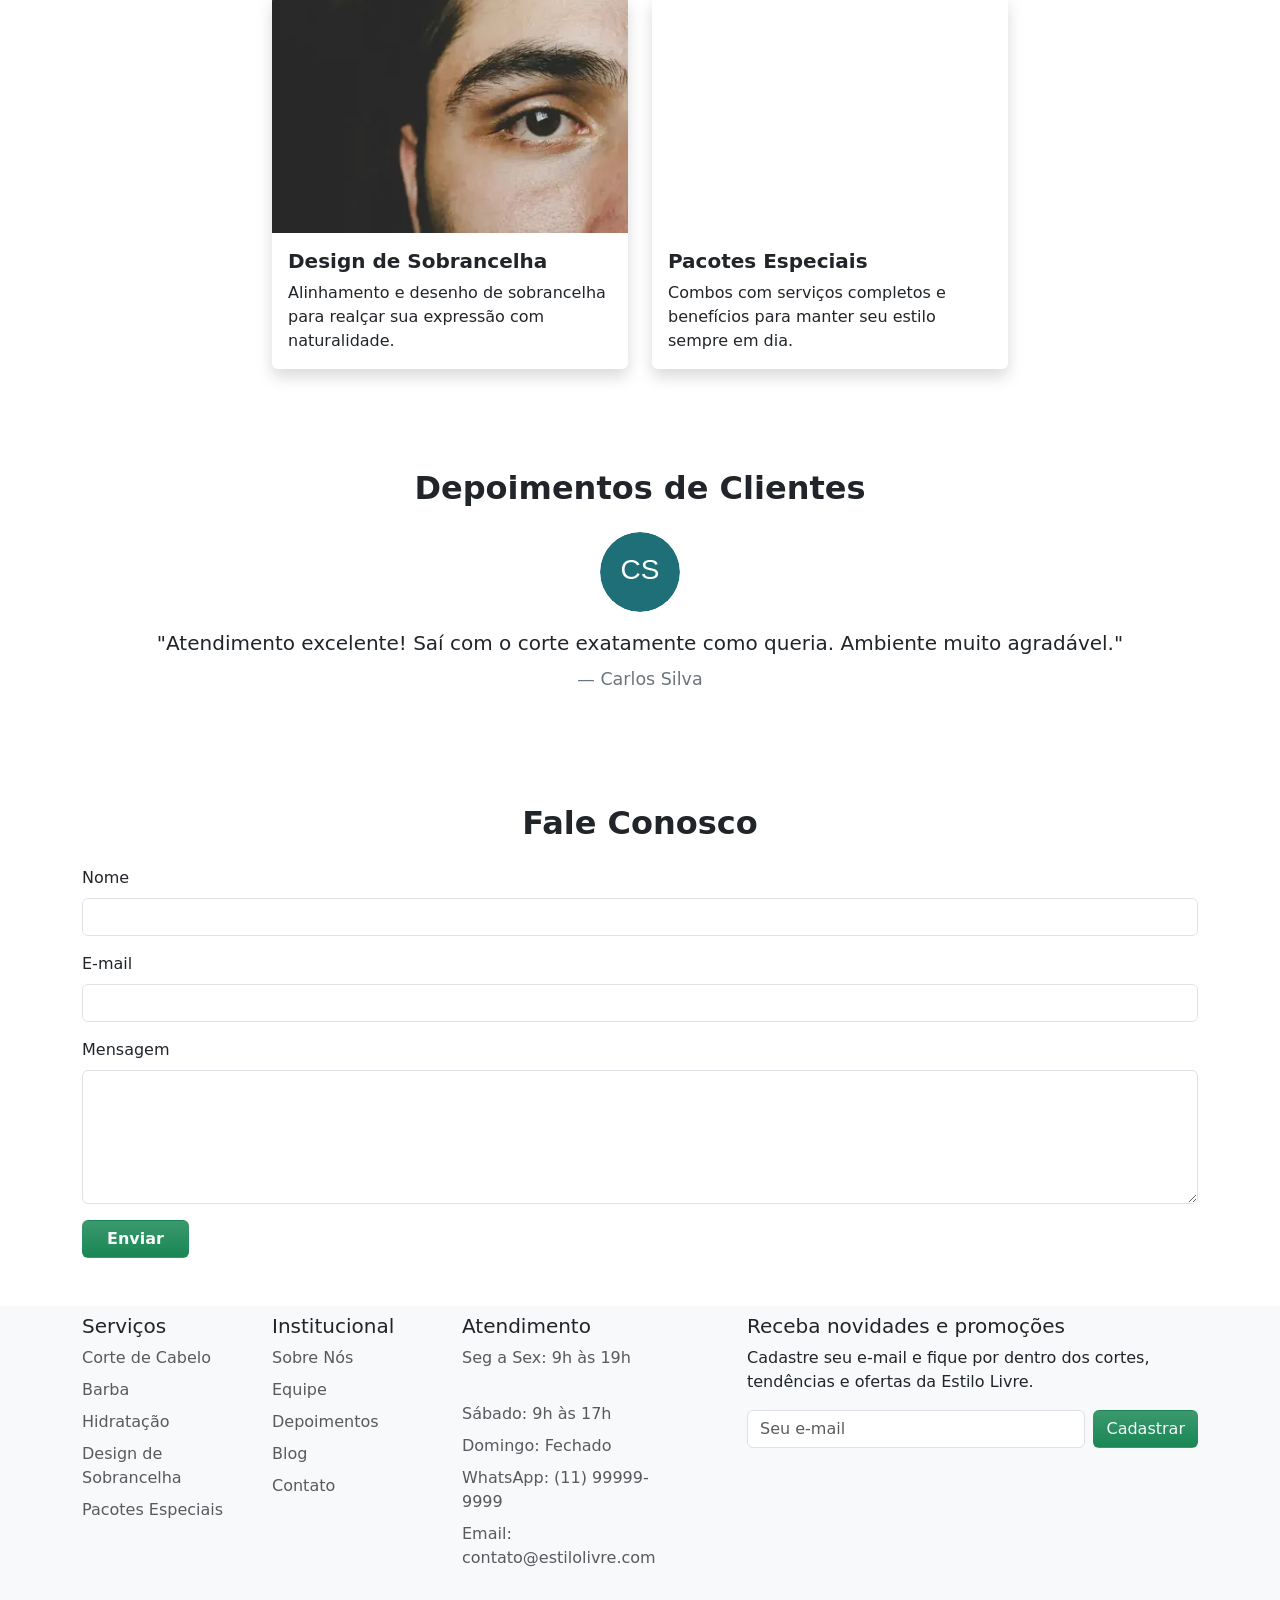
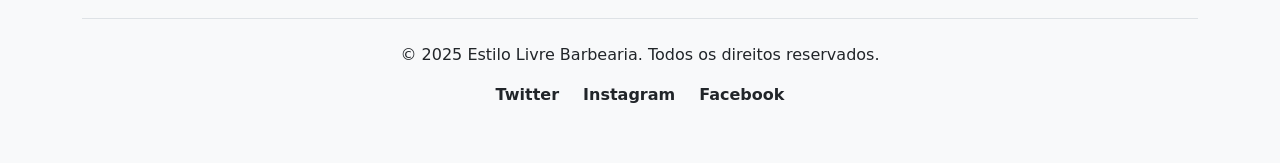
==== commit f92bff9a: "perf: reduz cls com layout estavel e aspect-ratio" ====
--- a/index.html
+++ b/index.html
@@ -5,23 +5,15 @@
     <meta charset="UTF-8">
     <meta name="viewport" content="width=device-width, initial-scale=1.0">
     <link rel="preconnect" href="https://cdn.jsdelivr.net" crossorigin>
-    <link rel="stylesheet" href="https://cdn.jsdelivr.net/npm/bootstrap@5.3.6/dist/css/bootstrap.min.css"
-        integrity="sha384-4Q6Gf2aSP4eDXB8Miphtr37CMZZQ5oXLH2yaXMJ2w8e2ZtHTl7GptT4jmndRuHDT" crossorigin="anonymous"
-        media="print" onload="this.media='all'">
-    <noscript>
-        <link href="https://cdn.jsdelivr.net/npm/bootstrap@5.3.6/dist/css/bootstrap.min.css" rel="stylesheet"
-            integrity="sha384-4Q6Gf2aSP4eDXB8Miphtr37CMZZQ5oXLH2yaXMJ2w8e2ZtHTl7GptT4jmndRuHDT" crossorigin="anonymous">
-    </noscript>
+    <link href="https://cdn.jsdelivr.net/npm/bootstrap@5.3.6/dist/css/bootstrap.min.css" rel="stylesheet"
+        integrity="sha384-4Q6Gf2aSP4eDXB8Miphtr37CMZZQ5oXLH2yaXMJ2w8e2ZtHTl7GptT4jmndRuHDT" crossorigin="anonymous">
     <link rel="preload" as="image" href="assets/imagens/bg-banner.webp" fetchpriority="high">
     <meta name="description"
         content="Página de exemplo para uma barbearia fictícia chamada Estilo Livre, com informações sobre serviços, depoimentos e contato.">
     <meta name="keywords" content="barbearia, estilo livre, cortes de cabelo, barba, hidratação, depoimentos, contato">
     <meta name="author" content="Ricardo Vieira">
     <link rel="icon" href="assets/imagens/tesoura.ico" type="image/x-icon">
-    <link rel="stylesheet" href="assets/css/style.min.css" media="print" onload="this.media='all'">
-    <noscript>
-        <link rel="stylesheet" href="assets/css/style.min.css">
-    </noscript>
+    <link rel="stylesheet" href="assets/css/style.min.css">
     <title>Estilo Livre</title>
 </head>
 
--- a/assets/css/style.min.css
+++ b/assets/css/style.min.css
@@ -1 +1 @@
-.banner>.container{background-image:linear-gradient(rgba(0,0,0,.726),rgba(0,0,0,.774)),url("../imagens/bg-banner.webp");background-size:cover;background-position:center;background-repeat:no-repeat;background-color:transparent!important}.jumbotron.bg-dark,.jumbotron.text-white{background:transparent!important;color:inherit}.logo-navbar{height:110px;width:auto;max-width:100%;display:block}.animacao-lateral-esquerda.animar-transicao{animation:slideInFromLeft .9s ease-out both}.animacao-lateral-direita.animar-transicao{animation:slideInFromRight .9s ease-out both}.sobre,.servicos,.depoimentos,.contato,footer{content-visibility:auto;contain-intrinsic-size:1px 700px}@keyframes slideInFromLeft{from{opacity:0;transform:translateX(-70px)}to{opacity:1;transform:translateX(0)}}@keyframes slideInFromRight{from{opacity:0;transform:translateX(70px)}to{opacity:1;transform:translateX(0)}}@media (prefers-reduced-motion:reduce){.animacao-lateral-esquerda.animar-transicao,.animacao-lateral-direita.animar-transicao{animation:none}}
+.banner>.container{background-image:linear-gradient(rgba(0,0,0,.726),rgba(0,0,0,.774)),url("../imagens/bg-banner.webp");background-size:cover;background-position:center;background-repeat:no-repeat;background-color:transparent!important}.jumbotron.bg-dark,.jumbotron.text-white{background:transparent!important;color:inherit}.banner .jumbotron{min-height:420px;display:flex;flex-direction:column;justify-content:center}.logo-navbar{height:110px;width:auto;max-width:100%;display:block}.animacao-lateral-esquerda.animar-transicao{animation:slideInFromLeft .9s ease-out both}.animacao-lateral-direita.animar-transicao{animation:slideInFromRight .9s ease-out both}.card-img-top{width:100%;height:auto;aspect-ratio:800/533;object-fit:cover}@keyframes slideInFromLeft{from{opacity:0;transform:translateX(-70px)}to{opacity:1;transform:translateX(0)}}@keyframes slideInFromRight{from{opacity:0;transform:translateX(70px)}to{opacity:1;transform:translateX(0)}}@media (prefers-reduced-motion:reduce){.animacao-lateral-esquerda.animar-transicao,.animacao-lateral-direita.animar-transicao{animation:none}}
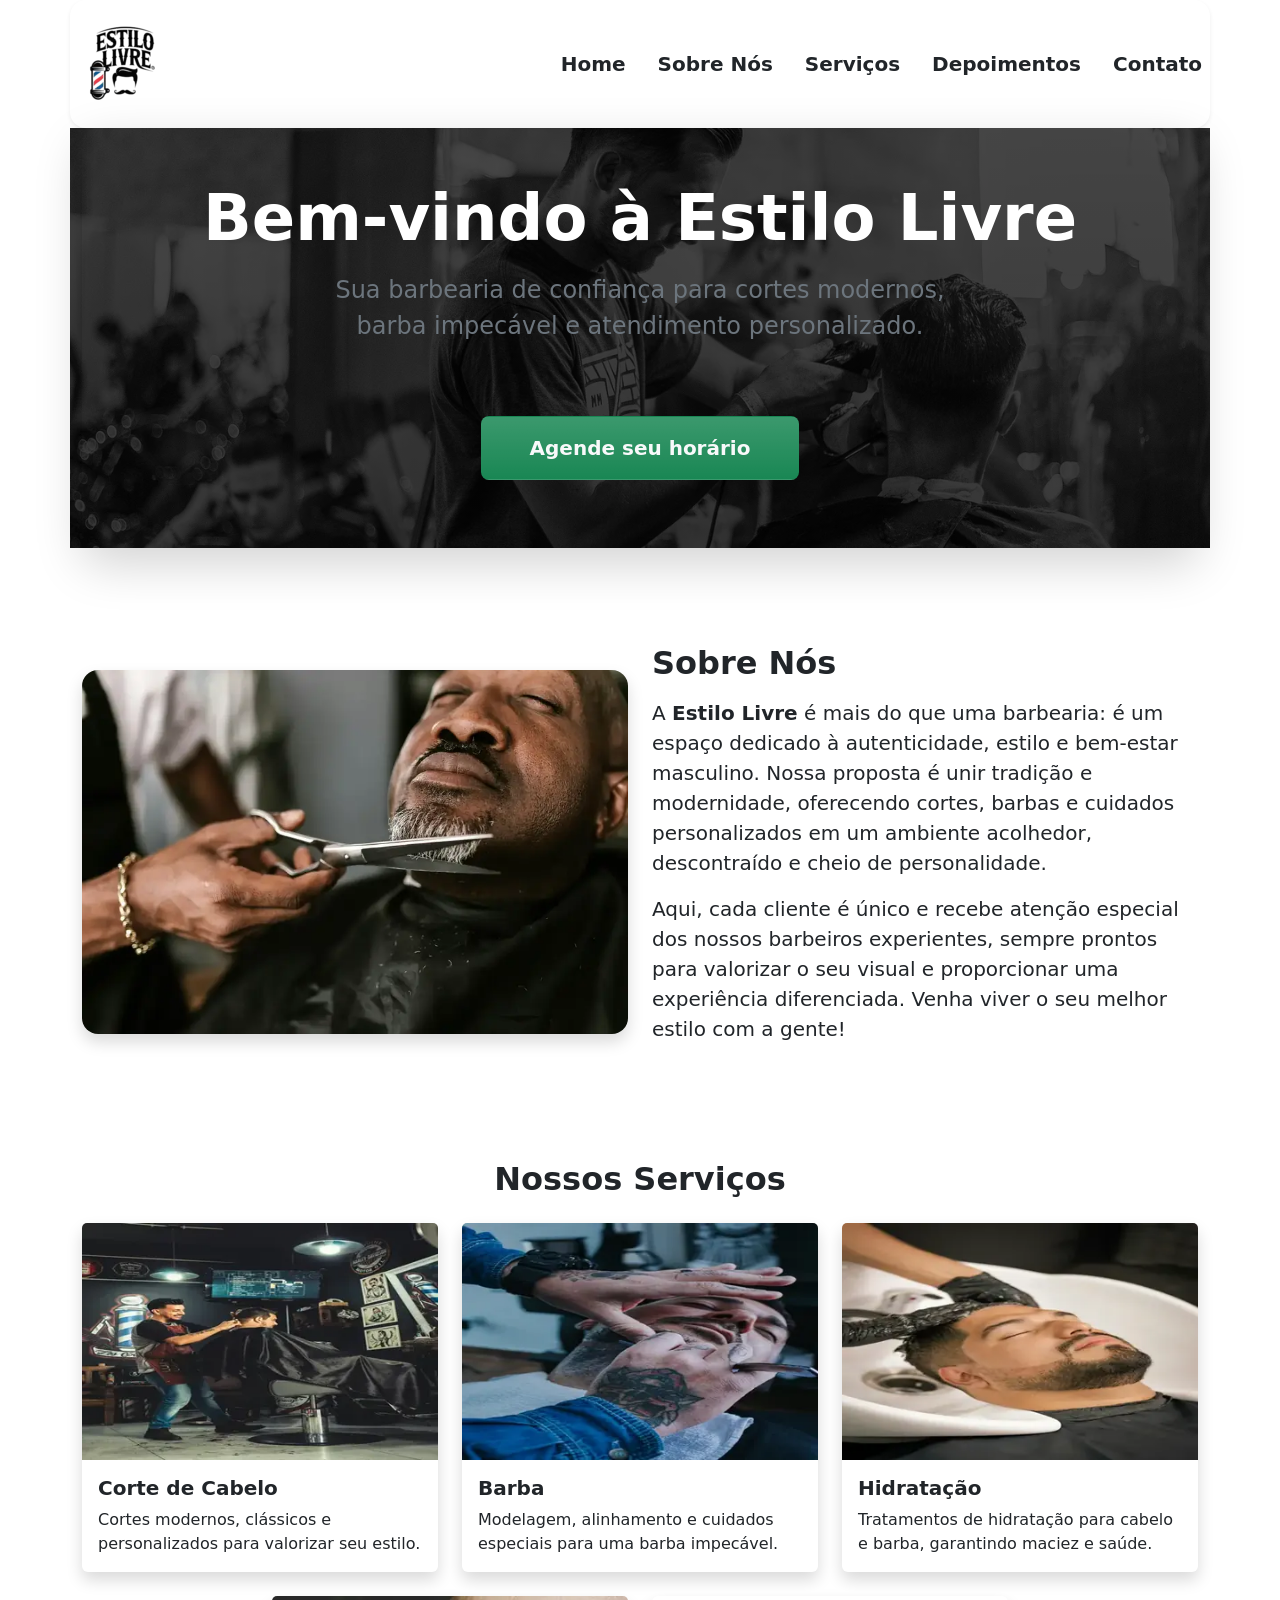
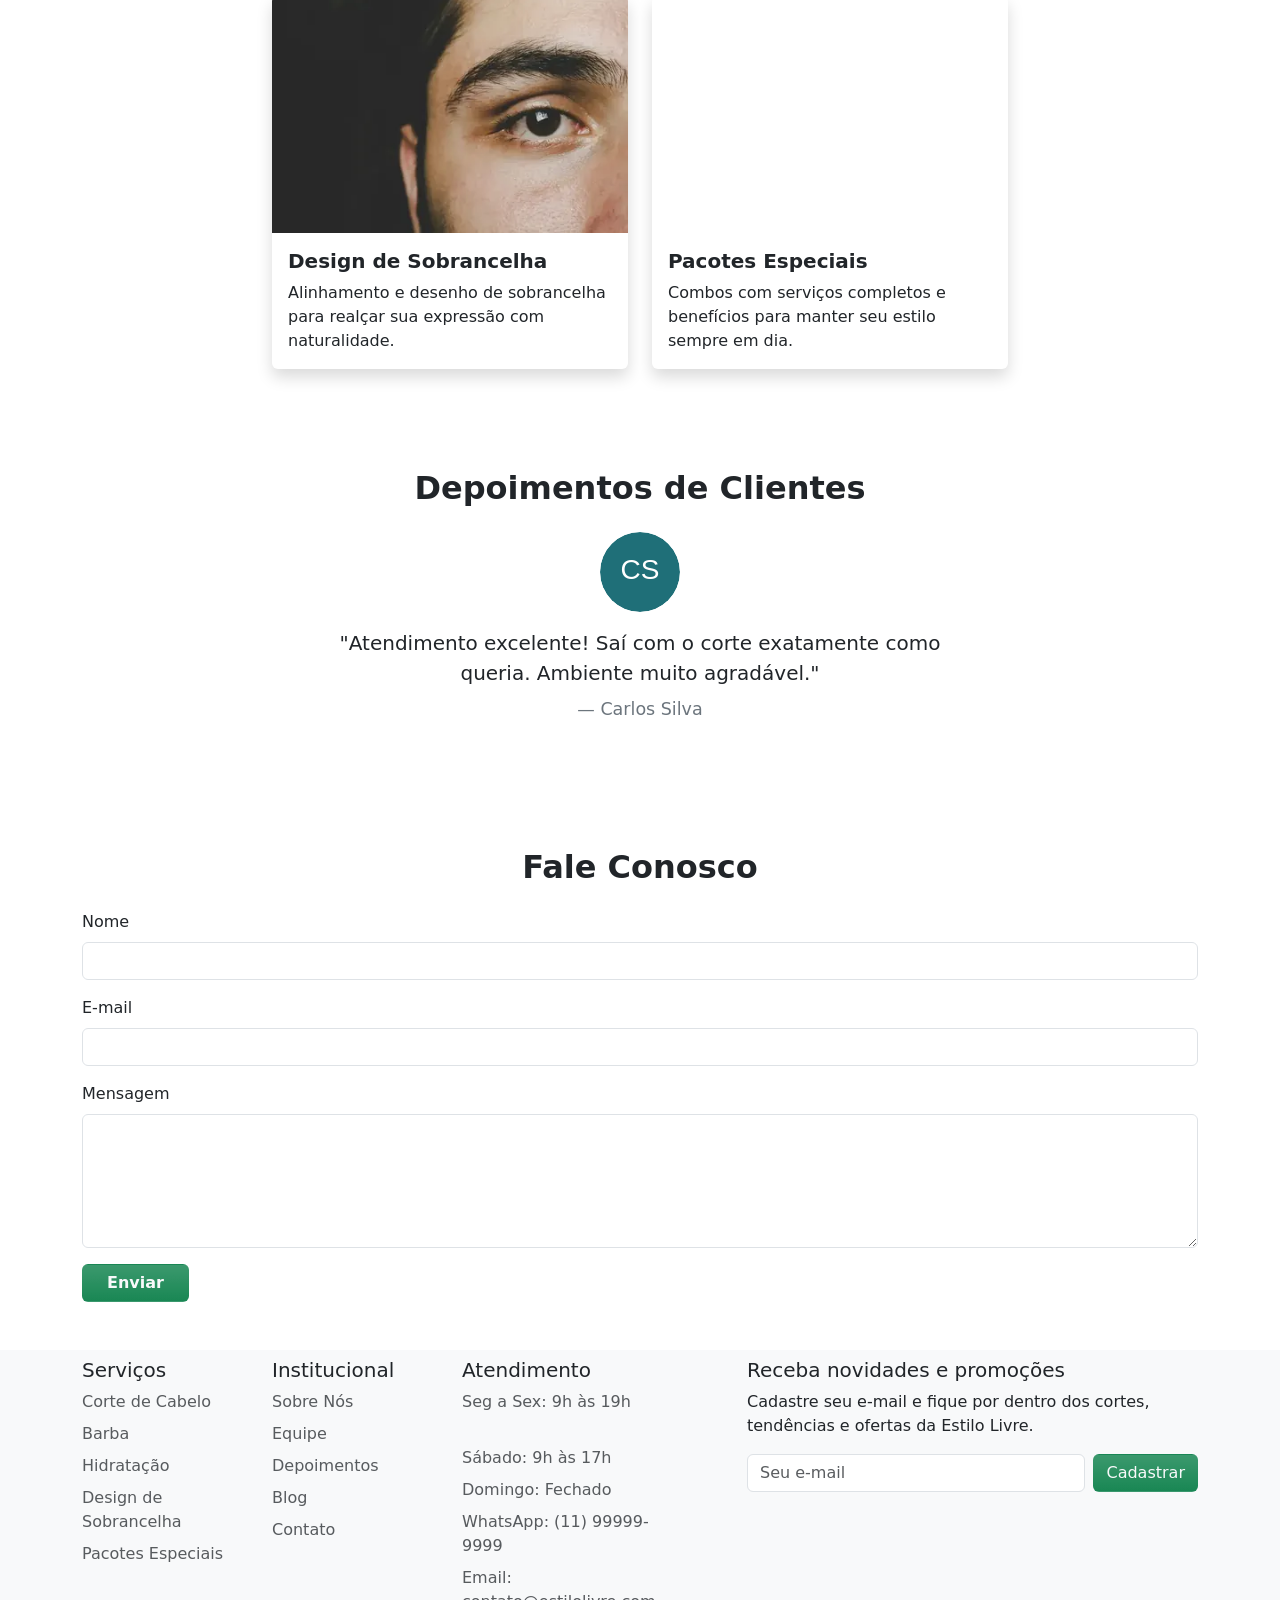
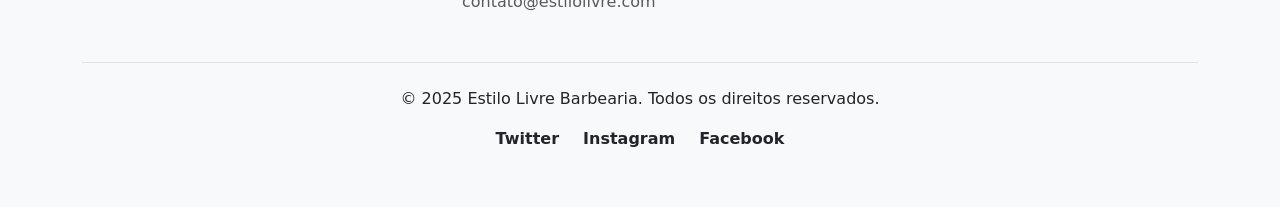
==== commit 3b184d13: "perf: estabiliza carrossel para reduzir cls" ====
--- a/index.html
+++ b/index.html
@@ -172,7 +172,7 @@
         <section class="depoimentos mb-5 animacao-lateral-direita animar-transicao" id="depoimentos">
             <div class="container py-5">
                 <h2 class="fw-bold mb-4 text-center">Depoimentos de Clientes</h2>
-                <div id="carouselDepoimentos" class="carousel slide" data-bs-ride="carousel">
+                <div id="carouselDepoimentos" class="carousel slide" data-bs-interval="false">
                     <div class="carousel-inner">
                         <div class="carousel-item active">
                             <div class="d-flex flex-column align-items-center">
--- a/assets/css/style.min.css
+++ b/assets/css/style.min.css
@@ -1 +1 @@
-.banner>.container{background-image:linear-gradient(rgba(0,0,0,.726),rgba(0,0,0,.774)),url("../imagens/bg-banner.webp");background-size:cover;background-position:center;background-repeat:no-repeat;background-color:transparent!important}.jumbotron.bg-dark,.jumbotron.text-white{background:transparent!important;color:inherit}.banner .jumbotron{min-height:420px;display:flex;flex-direction:column;justify-content:center}.logo-navbar{height:110px;width:auto;max-width:100%;display:block}.animacao-lateral-esquerda.animar-transicao{animation:slideInFromLeft .9s ease-out both}.animacao-lateral-direita.animar-transicao{animation:slideInFromRight .9s ease-out both}.card-img-top{width:100%;height:auto;aspect-ratio:800/533;object-fit:cover}@keyframes slideInFromLeft{from{opacity:0;transform:translateX(-70px)}to{opacity:1;transform:translateX(0)}}@keyframes slideInFromRight{from{opacity:0;transform:translateX(70px)}to{opacity:1;transform:translateX(0)}}@media (prefers-reduced-motion:reduce){.animacao-lateral-esquerda.animar-transicao,.animacao-lateral-direita.animar-transicao{animation:none}}
+.banner>.container{background-image:linear-gradient(rgba(0,0,0,.726),rgba(0,0,0,.774)),url("../imagens/bg-banner.webp");background-size:cover;background-position:center;background-repeat:no-repeat;background-color:transparent!important}.jumbotron.bg-dark,.jumbotron.text-white{background:transparent!important;color:inherit}.banner .jumbotron{min-height:420px;display:flex;flex-direction:column;justify-content:center}.logo-navbar{height:110px;width:auto;max-width:100%;display:block}.animacao-lateral-esquerda.animar-transicao{animation:slideInFromLeft .9s ease-out both}.animacao-lateral-direita.animar-transicao{animation:slideInFromRight .9s ease-out both}.card-img-top{width:100%;height:auto;aspect-ratio:800/533;object-fit:cover}#carouselDepoimentos .carousel-inner{min-height:220px}#carouselDepoimentos .carousel-item{min-height:220px}#carouselDepoimentos blockquote{margin-bottom:0;max-width:640px}@keyframes slideInFromLeft{from{opacity:0;transform:translateX(-70px)}to{opacity:1;transform:translateX(0)}}@keyframes slideInFromRight{from{opacity:0;transform:translateX(70px)}to{opacity:1;transform:translateX(0)}}@media (prefers-reduced-motion:reduce){.animacao-lateral-esquerda.animar-transicao,.animacao-lateral-direita.animar-transicao{animation:none}}
